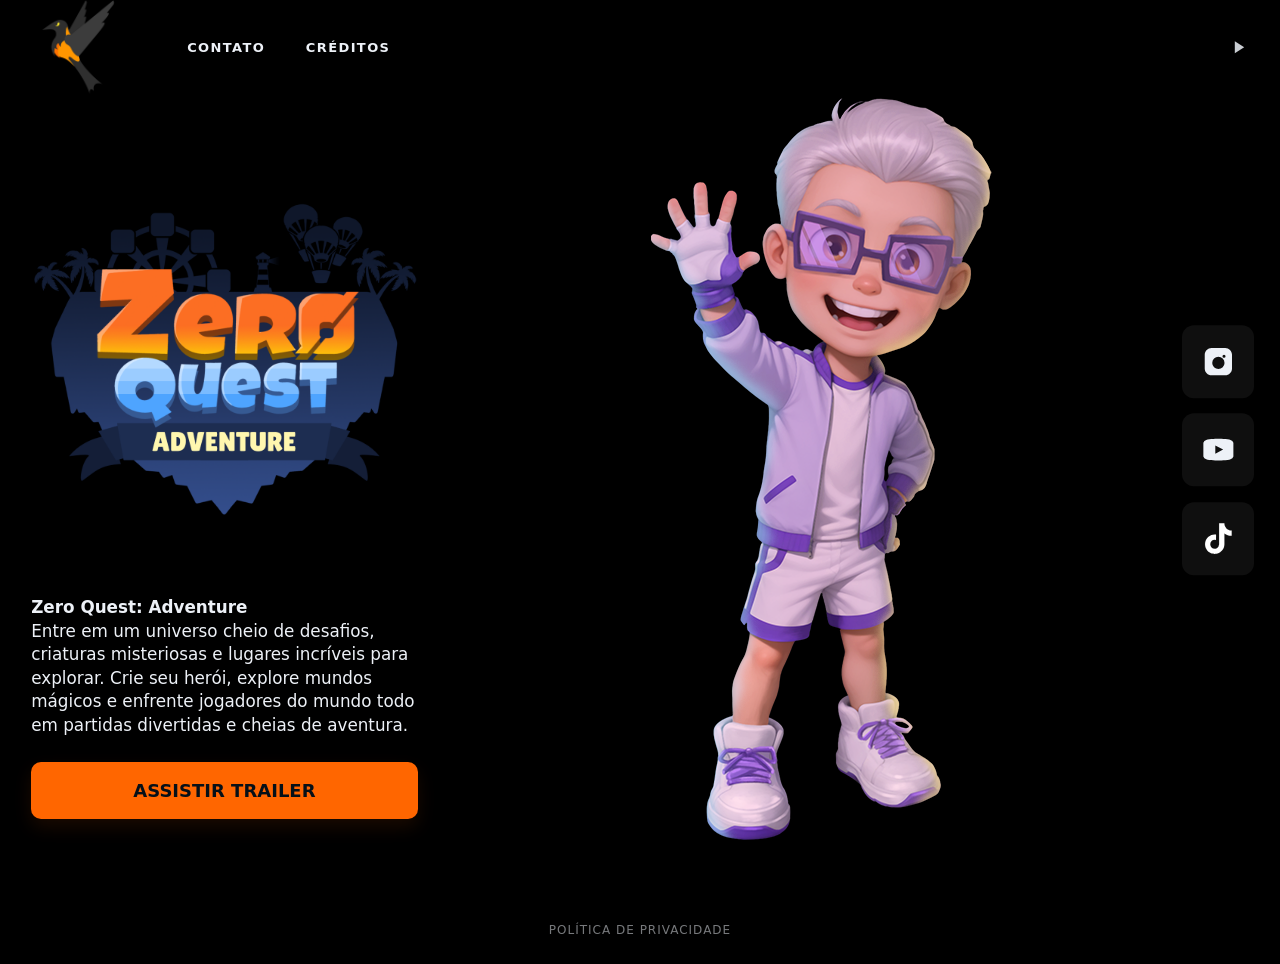
==== index.html @ c453e5a9 "Add files via upload privacy-terms" ====
<!DOCTYPE html>
<html lang="pt-BR">
<head>
  <meta charset="utf-8" />
  <title>Concriz Games — Zero Quest Adventure</title>
  <meta name="viewport" content="width=device-width, initial-scale=1" />
  <link rel="icon" type="image/x-icon" href="./assets/faviconcz.ico">

  <!-- main stylesheet (imports modular CSS files) -->
  <link rel="stylesheet" href="./styles/global.css">

  <!-- Google Fonts -->
  <link href="https://fonts.googleapis.com/css2?family=Lilita+One&display=swap" rel="stylesheet">
  <link href="https://unpkg.com/aos@2.3.1/dist/aos.css" rel="stylesheet">
</head>
<body>
  <div id="background" aria-hidden="true">
    <video loop autoplay muted playsinline>
      <source src="./assets/VideobackgroundsiteComp.mp4" type="video/mp4">
    </video>
  </div>

  <div id="app" class="site">
    <header class="site-header">
      <div class="header-inner container">
        
        <img src="./assets/logo-cap.png" alt="Logo Concriz Games" class="logo">
        
        <button class="menu-toggle" aria-label="Abrir menu" aria-expanded="false">☰</button>

        <nav class="navigation" role="navigation" aria-label="Menu principal">
          <ul>
            <li><a href="#contact" id="contact-link" class="navigation__link">Contato</a></li>
            <li><a href="#creditos" id="credits-link" class="navigation__link">Créditos</a></li>
          </ul>
        </nav>

        <div class="navigation__social" aria-hidden="true">
          <svg viewBox="0 0 24 24" class="header-icon" aria-hidden="true"><path fill="#EDF1F7" d="M8 5v14l11-7z"/></svg>
        </div>
      </div>
    </header>

    <main class="container main" role="main">
      <div class="main__info" data-aos="fade-up" data-aos-duration="800">
        <img class="hero-icon" src="./assets/ZeroQuest-Icone Redes sociais 800x800 Sfundo.png" alt="Zero Quest Icon">

        <p>
          <strong>Zero Quest: Adventure</strong><br>
          Entre em um universo cheio de desafios, criaturas misteriosas e lugares incríveis para explorar.
          Crie seu herói, explore mundos mágicos e enfrente jogadores do mundo todo em partidas divertidas e cheias de aventura.
        </p>

        <div class="cta-group" data-aos="fade-up" data-aos-delay="300">
          <a class="cta cta-primary" href="#trailer" id="trailer-link" data-video-id="husUMNDSxCU">Assistir Trailer</a>
        </div>
      </div>

      <img class="main__character" src="./assets/ImageSite_Zero_Girl.png" alt="Personagens Zero Quest" data-aos="fade-up" data-aos-delay="500" data-aos-easing="ease-in-out">
    </main>

    <!-- fixed social area -->
    <aside class="social-area" aria-label="Redes sociais">
      <a class="social-btn instagram" href="https://www.instagram.com/zeroquestadventure?utm_source=qr&igsh=MTNpOWFzamR0a3Z6MQ==/" target="_blank" rel="noopener noreferrer" aria-label="Instagram">
        <svg viewBox="0 0 24 24" aria-hidden="true"><path fill="currentColor" d="M7 2C4.243 2 2 4.243 2 7v10c0 2.757 2.243 5 5 5h10c2.757 0 5-2.243 5-5V7c0-2.757-2.243-5-5-5H7zm5 6.5A4.5 4.5 0 1 1 7.5 13 4.505 4.505 0 0 1 12 8.5zm5.25-.375a1.125 1.125 0 1 1-1.125-1.125A1.125 1.125 0 0 1 17.25 8.125z"/></svg>
      </a>

      <a class="social-btn youtube" href="https://www.youtube.com/@ZeroQuestAdventure" target="_blank" rel="noopener noreferrer" aria-label="YouTube">
        <svg viewBox="0 0 24 24" aria-hidden="true"><path fill="currentColor" d="M23 7a3 3 0 0 0-2.114-2.114C18.92 4 12 4 12 4s-6.92 0-8.886.886A3 3 0 0 0 .999 7v10a3 3 0 0 0 2.115 2.114C5.08 20 12 20 12 20s6.92 0 8.886-.886A3 3 0 0 0 23 17V7zM9.75 15V9l5.75 3-5.75 3z"/></svg>
      </a>

      <a class="social-btn tiktok" href="https://www.tiktok.com/@zero.quest.advent?_r=1&_t=ZS-91Amv0y3CrQ/" target="_blank" rel="noopener noreferrer" aria-label="TikTok">
        <svg fill="#ffffff" width="800px" height="800px" viewBox="0 0 512 512" id="icons" xmlns="http://www.w3.org/2000/svg" stroke="#ffffff">
        <g id="SVGRepo_bgCarrier" stroke-width="0"/>
        <g id="SVGRepo_tracerCarrier" stroke-linecap="round" stroke-linejoin="round"/>
        <g id="SVGRepo_iconCarrier">
        <path d="M412.19,118.66a109.27,109.27,0,0,1-9.45-5.5,132.87,132.87,0,0,1-24.27-20.62c-18.1-20.71-24.86-41.72-27.35-56.43h.1C349.14,23.9,350,16,350.13,16H267.69V334.78c0,4.28,0,8.51-.18,12.69,0,.52-.05,1-.08,1.56,0,.23,0,.47-.05.71,0,.06,0,.12,0,.18a70,70,0,0,1-35.22,55.56,68.8,68.8,0,0,1-34.11,9c-38.41,0-69.54-31.32-69.54-70s31.13-70,69.54-70a68.9,68.9,0,0,1,21.41,3.39l.1-83.94a153.14,153.14,0,0,0-118,34.52,161.79,161.79,0,0,0-35.3,43.53c-3.48,6-16.61,30.11-18.2,69.24-1,22.21,5.67,45.22,8.85,54.73v.2c2,5.6,9.75,24.71,22.38,40.82A167.53,167.53,0,0,0,115,470.66v-.2l.2.2C155.11,497.78,199.36,496,199.36,496c7.66-.31,33.32,0,62.46-13.81,32.32-15.31,50.72-38.12,50.72-38.12a158.46,158.46,0,0,0,27.64-45.93c7.46-19.61,9.95-43.13,9.95-52.53V176.49c1,.6,14.32,9.41,14.32,9.41s19.19,12.3,49.13,20.31c21.48,5.7,50.42,6.9,50.42,6.9V131.27C453.86,132.37,433.27,129.17,412.19,118.66Z"/>
        </g>
        </svg>
      </a>
    </aside>

    <!-- Rodapé de Termos de Uso usando Modal -->
    <footer class="footer-terms">
      <a href="#termos" id="terms-link" class="terms-link">Política de Privacidade</a>
    </footer>

  </div>

  <!-- ---------- Modals ---------- -->

  <!-- Credits Modal -->
  <div class="modal" id="creditsModal" aria-hidden="true" role="dialog" aria-modal="true" aria-labelledby="creditsTitle">
    <div class="modal-overlay" data-close-modal></div>
    <aside class="modal-panel">
      <header class="modal-header">
        <h2 id="creditsTitle">Créditos</h2>
        <button class="modal-close" data-close-modal aria-label="Fechar créditos">✕</button>
      </header>
      <div class="modal-body" tabindex="0">
        <section>
          <h3>Músicas</h3>
          <ul>
            <li><strong>"Lively Meadow Victory"</strong> — Compositor: Matthew Pablo — Licença: CC BY 3.0</li>
            <li><strong>"Mystic Forest"</strong> — Compositor: João Pereira — Licença: Royalty-Free</li>
            <li><strong>"Battle Theme"</strong> — Compositor: StudioZero — Licença: CC BY-NC</li>
          </ul>
        </section>
        <section>
          <h3>Sons e Efeitos</h3>
          <ul>
            <li>Footstep SFX — Autor: Max Peres — Licença: Attribution</li>
            <li>Magic Pop — Autor: Vitor EVPS — Licença: Royalty-Free</li>
            <li>UI Click — Autor: Vitor EVPS — Licença: CC0</li>
          </ul>
        </section>
        <section>
          <h3>Imagens e Arte</h3>
          <ul>
            <li>Personagens – Artista: Max Peres — Uso autorizado</li>
            <li>Backgrounds – Artista: Max Peres — Licença: Proprietária</li>
            <li>Ícones e UI – Designer: Vitor EVPS — Licença: Proprietária</li>
          </ul>
        </section>
      </div>
    </aside>
  </div>

  <!-- Contact Modal -->
  <div class="modal" id="contactModal" aria-hidden="true" role="dialog" aria-modal="true" aria-labelledby="contactTitle">
    <div class="modal-overlay" data-close-modal></div>
    <aside class="modal-panel">
      <header class="modal-header">
        <h2 id="contactTitle">Contato</h2>
        <button class="modal-close" data-close-modal aria-label="Fechar contato">✕</button>
      </header>
      <div class="modal-body">
        <form action="https://api.staticforms.dev/submit" method="POST" id="contactForm">
          <input type="hidden" name="apiKey" value="sf_dg09jlk7njjgg2793c40ffl8">
          <label>Nome<input type="text" name="name" placeholder="Seu nome" required></label>
          <label>Email<input type="email" name="email" placeholder="seu@email.com" required></label>
          <label>Mensagem<textarea name="message" rows="5" placeholder="Escreva sua mensagem..." required></textarea></label>
          <div class="modal-actions">
            <button type="submit" class="cta cta-primary">Enviar</button>
            <button type="button" class="cta cta-secondary" data-close-modal>Cancelar</button>
          </div>
        </form>
      </div>
    </aside>
  </div>

  <!-- Trailer Modal -->
  <div class="modal" id="trailerModal" aria-hidden="true" role="dialog" aria-modal="true" aria-labelledby="trailerTitle">
    <div class="modal-overlay" data-close-modal></div>
    <aside class="modal-panel modal-panel--wide">
      <header class="modal-header">
        <h2 id="trailerTitle">Trailer</h2>
        <button class="modal-close" data-close-modal aria-label="Fechar trailer">✕</button>
      </header>
      <div class="modal-body">
        <div class="trailer-wrapper" id="trailerWrapper">
          <div class="trailer-placeholder" id="trailerPlaceholder">
            <p>O trailer será adicionado em breve. Quando disponível, o vídeo será carregado aqui.</p>
          </div>
          <div class="trailer-player" style="display:none;">
            <iframe id="trailerIframe" width="100%" height="400" frameborder="0" allow="accelerometer; autoplay; encrypted-media; gyroscope; picture-in-picture" allowfullscreen src=""></iframe>
          </div>
        </div>
      </div>
    </aside>
  </div>

  <!-- Política de Privacidade Modal -->
  <div class="modal" id="termsModal" aria-hidden="true" role="dialog" aria-modal="true" aria-labelledby="termsTitle">
    <div class="modal-overlay" data-close-modal></div>
    <aside class="modal-panel">
      <header class="modal-header">
        <h1 id="termsTitle">Política de Privacidade - Zero Quest: Adventure
        <button class="modal-close" data-close-modal aria-label="Fechar termos">✕</button>
      </header>
      <div class="modal-body" tabindex="0">
        <section>
          <br>
          <p><i>Última atualização: 01/04/2026</i></p>
          <p><i>Bem-vindo(a) ao</i> Zero Quest: Adventure!</p>
          <p>A Concriz Games ("nós", "nosso"), operadora do jogo mobile Zero Quest: Adventure, valoriza e respeita a sua privacidade. Esta Política de Privacidade explica como lidamos com as informações quando você utiliza nosso jogo e serviços relacionados.</p>
        </section>
        <section>
          <h3>1. Coleta de Informações</h3>
          <p><i>Nesta fase de lançamento inicial (Beta / Pré-registro), o Zero Quest: Adventure não coleta, não armazena e não solicita informações pessoais identificáveis (como nome, endereço ou número de telefone) para o funcionamento básico do jogo.</i></p>
          <ul>
            <li><b>Dados Técnicos:</b> Podemos coletar dados técnicos anônimos e automáticos, como modelo do dispositivo, versão do sistema operacional e relatórios de erros (crash logs), apenas para fins de otimização e estabilidade técnica do sistema.</li>
          </ul>
        </section>
        <section>
          <h3>2. Serviços de Terceiros e Publicidade:</h3>
          <p><i>Nosso jogo utiliza os Serviços do Google Play para garantir a funcionalidade técnica no Android. </i></p>
          <ul>
            <li><b> Anúncios:</b> O jogo exibe anúncios através de redes parceiras (como Google AdMob). Estas redes podem utilizar identificadores anônimos do seu dispositivo para fins de limitação de frequência e combate a fraudes.</li>
            <li><b>Privacidade de Menores:</b>PSeguindo as diretrizes da LGPD e COPPA, limitamos a coleta de dados e não exibimos anúncios personalizados (baseados em comportamento) para usuários que não atingiram a maioridade legal em sua jurisdição.</li>
          
          </ul>
        </section>
        <section>
          <h3>3. Compras e Transações Digitais:</h3>
          <p><i>Todas as transações financeiras realizadas dentro do jogo (como a compra de moedas virtuais ou itens) são processadas exclusivamente pelo sistema de cobrança oficial da Google Play Store. A Concriz Games não tem acesso, não coleta e não armazena os dados do seu cartão de crédito ou informações bancárias.</i></p>
          </ul>
        </section>
        <section>
          <h3>4. Proteção de Dados de Menores:</h3>
          <p><i>O Zero Quest: Adventure é direcionado ao público jovem e adulto (maiores de 13 anos). Não coletamos intencionalmente dados pessoais de crianças abaixo desta faixa etária. Caso tomemos conhecimento de que dados de um menor de 13 anos foram coletados sem o devido consentimento parental, tomaremos medidas imediatas para a exclusão permanente de tais informações.</i></p>
        </section>
        <section>
          <h3>5. Seus Direitos (LGPD):</h3>
          <p><i>Em conformidade com a Lei Geral de Proteção de Dados (LGPD), você possui os seguintes direitos:</i></p>
          <ul>
            <li> Confirmar a existência de tratamento de dados;</li>
            <li>Solicitar o acesso, correção ou exclusão de seus dados;</li>
            <li>Revogar o consentimento de uso a qualquer momento.</li>
          </ul>
          <p>Para exercer qualquer um destes direitos ou tirar dúvidas sobre privacidade, entre em contato através do e-mail oficial: zeroquestadventure@gmail.com.</p>
        </section>
        <section>
          <h3>6. Alterações nesta Política:</h3>
          <p><i>Reservamo-nos o direito de atualizar esta Política de Privacidade periodicamente para refletir mudanças em nossos serviços ou nas legislações vigentes. Recomendamos que o usuário revise esta página regularmente para manter-se informado.</i></p>
          <ul>
            <p>Concriz Games</p>
            <p>E-mail: zeroquestadventure@gmail.com</p>
          
          </ul>
        </section>
        <br>
       <!-- Terms of Use Modal -->
        <section>
          <h1>Termos de Uso</h1>
          <br>
          <p><i>Bem-vindo(a) ao</i> Zero Quest: Adventure!</p>
          <p>Estes Termos de Uso ("Termos") regulamentam o seu acesso e uso do jogo mobile Zero Quest: Adventure, desenvolvido e operado por Concriz Games ("nós", "nosso"). Ao baixar, instalar ou jogar o Zero Quest: Adventure, você concorda em cumprir estes Termos. Se você não concorda com eles, por favor, não jogue o jogo.</p>
        </section>
        <section>
          <h3>1. Requisitos de Idade</h3>
          <p>O Zero Quest: Adventure é voltado para o público jovem. Se você tem menos de 18 anos (ou a maioridade legal em seu país), você declara que seus pais ou responsáveis legais leram e concordaram com estes Termos de Uso em seu nome. Nós nos reservamos o direito de solicitar a comprovação do consentimento dos pais a qualquer momento.</p>
        </section>
        <section>
          <h3>2. Contas de Usuário</h3>
          <p><i>Para aproveitar os recursos multiplayer do jogo, pode ser necessário criar uma conta.</i>
</p>
          <ul>
            <li><b>Segurança:</b> Você é responsável por manter a confidencialidade das suas credenciais de login. Qualquer atividade realizada através da sua conta é de sua responsabilidade.</li>
            <li><b>Proibição de Venda:</b>Proibição de Venda: Você não pode vender, doar, alugar ou transferir sua conta para terceiros.</li>
          
          </ul>
        </section>
        <section>
          <h3>3. Regras de Conduta e Multiplayer</h3>
          <p><i>O Zero Quest: Adventure é uma aventura colaborativa e competitiva. Para manter uma comunidade segura e divertida para todos, você concorda expressamente em <b>NÃO:</b>
</i>
</p>
          <ul>
            <li>Usar linguagem ofensiva, discurso de ódio, ameaças, assédio ou qualquer forma de bullying contra outros jogadores.</li>
            <li>Utilizar cheats, hacks, mods, bots ou qualquer software de terceiros para obter vantagens injustas no jogo.</li>
            <li>Explorar bugs ou falhas (glitches) do jogo para benefício próprio.</li>
            <li>Tentar obter senhas, dados pessoais ou informações de outros jogadores.</li>
            <li>Fazer-se passar por desenvolvedores, moderadores ou funcionários do Zero Quest: Adventure.</li>
          
          </ul>
        </section>
        <section>
          <h3>4. Itens Virtuais e Compras no Aplicativo</h3>
          <p><i>O jogo pode oferecer a compra de moedas virtuais, skins, equipamentos ou outros itens digitais ("Itens Virtuais") usando dinheiro real.</i>O jogo pode oferecer a compra de moedas virtuais, skins, equipamentos ou outros itens digitais ("Itens Virtuais") usando dinheiro real.</p>
           <ul>
            <li><b>Sem Valor Real:</b> Os Itens Virtuais não têm valor monetário no mundo real e não podem ser trocados por dinheiro real.</li>
            <li><b>Reembolsos:</b> Todas as compras de Itens Virtuais são finais e não reembolsáveis, exceto quando exigido por lei ou pelas políticas da Google Play Store.</li>
            <li><b>Menores de Idade:</b> Se você é menor de idade, deve ter a permissão de quem paga a fatura (cartão de crédito/Google Play) antes de realizar qualquer compra.</li>
          
          </ul>
        </section>
        <section>
          <h3>5. Propriedade Intelectual</h3>
          <p>Todos os direitos, títulos e interesses do Zero Quest: Adventure, incluindo (mas não se limitando a) gráficos, interface, personagens, histórias, trilha sonora e código-fonte, são de propriedade exclusiva de Concriz Games. Você recebe uma licença limitada, não exclusiva e não transferível apenas para jogar o jogo para fins de entretenimento pessoal. É proibido copiar, modificar ou distribuir qualquer parte do jogo sem nossa autorização prévia.</p>
          <section>
          <h3>6. Atualizações e Modificações</h3>
          <p>Nós nos esforçamos para melhorar o Zero Quest: Adventure constantemente. Podemos atualizar, modificar, adicionar ou remover conteúdos, recursos e servidores do jogo a qualquer momento, sem aviso prévio. Também podemos alterar estes Termos de Uso. O uso contínuo do jogo após as alterações significa que você aceita os novos Termos.</p>
        </section>
        <section>
          <h3>7. Limitação de Responsabilidade</h3>
          <p>O jogo é fornecido "no estado em que se encontra" ("as is"). Não garantimos que o jogo funcionará ininterruptamente, sem atrasos (lag) ou sem erros. Na medida máxima permitida por lei, não nos responsabilizamos por perdas de dados, progresso no jogo, perda de Itens Virtuais ou qualquer dano indireto resultante do uso do jogo.</p>
        </section>
        <section>
          <h3>8. Privacidade</h3>
          <p>A proteção dos seus dados é muito importante para nós. As informações sobre como coletamos, usamos e protegemos os seus dados (incluindo regras específicas para menores de idade) estão descritas na nossa Política de Privacidade. Ao aceitar estes Termos, você também concorda com a nossa Política de Privacidade.</p>
        </section>
        <section>
          <h3>9. Contato</h3>
          <p><i>Se você tiver dúvidas sobre estes Termos de Uso, encontrar bugs ou precisar reportar o comportamento de um jogador, entre em contato conosco:</p>
           <ul>
            <li><b>E-mail:</b>E-mail: zeroquestadventure@gmail.com</li>
            <li><b>Discord:</b> https://discord.gg/aENCc8X2qg</li>
          
          
          </ul>
        </section>
        <section>
          <h3>10. Publicidade e Anúncios (Ads)
</h3>
          <p><i>Para que possamos manter o Zero Quest: Adventure gratuito para jogar e cobrir os custos de desenvolvimento e manutenção dos servidores multiplayer, o jogo exibe anúncios publicitários (ads). Ao jogar, você concorda com o seguinte:</i></p>
           <ul>
            <li><b>Redes de Terceiros:</b> Os anúncios são fornecidos por empresas parceiras (redes de publicidade). Nós configuramos essas redes para exibir apenas propagandas adequadas ao nosso público jovem, porém não temos controle total sobre cada vídeo ou imagem exibida.</li>
            <li><b>Anúncios com Recompensa:</b> O jogo pode oferecer a opção voluntária de assistir a um anúncio em vídeo em troca de uma recompensa dentro do jogo (como itens ou moedas virtuais). O fechamento do vídeo antes do tempo estipulado pode resultar na perda da recompensa.</li>
            <li><b>Privacidade e Anúncios Personalizados:</b> As redes de publicidade podem utilizar identificadores do seu dispositivo para mostrar anúncios relevantes. No entanto, para jogadores que não atingiram a maioridade legal, nós (e nossos parceiros) limitamos a coleta de dados e desativamos anúncios baseados em comportamento (anúncios personalizados), respeitando leis como a LGPD e COPPA. Para mais detalhes, consulte nossa Política de Privacidade.</li>
          
          
          </ul>
          <br>
          <p>Concriz Games</p>
            <p>E-mail: zeroquestadventure@gmail.com</p>
          
        </section>
        </section>
      </div>
    </aside>
  </div>

  <!-- scripts -->
  <script src="https://unpkg.com/aos@2.3.1/dist/aos.js"></script>
  <script>
    AOS.init();
  </script>

  <script>
    // Menu toggle
    (function () {
      const toggle = document.querySelector('.menu-toggle');
      const nav = document.querySelector('.navigation');
      if (!toggle || !nav) return;

      toggle.addEventListener('click', () => {
        const isOpen = nav.classList.toggle('active');
        toggle.classList.toggle('active');
        toggle.setAttribute('aria-expanded', String(isOpen));
      });

      // Close nav when clicking a link (mobile UX)
      nav.querySelectorAll('.navigation__link').forEach(link => {
        link.addEventListener('click', () => {
          nav.classList.remove('active');
          toggle.classList.remove('active');
          toggle.setAttribute('aria-expanded', 'false');
        });
      });
    })();
  </script>

  <!-- HASH-based modal manager -->
  <script>
  (function () {
    const HASH_MAP = {
      '#creditos': { modalId: 'creditsModal', openerId: 'credits-link' },
      '#contact':  { modalId: 'contactModal',  openerId: 'contact-link' },
      '#trailer':  { modalId: 'trailerModal',  openerId: 'trailer-link' },
      '#termos':   { modalId: 'termsModal',    openerId: 'terms-link' } // Termos adicionado ao mapa
    };

    function $(id) { return document.getElementById(id); }

    function extractYouTubeID(input) {
      if (!input) return '';
      if (!/[\/\?&=]/.test(input)) return input.trim();
      try {
        const u = input.trim();
        const byShort = u.match(/youtu\.be\/([A-Za-z0-9_-]{6,})/);
        if (byShort && byShort[1]) return byShort[1];
        const vParam = u.match(/[?&]v=([A-Za-z0-9_-]{6,})/);
        if (vParam && vParam[1]) return vParam[1];
        const embed = u.match(/\/embed\/([A-Za-z0-9_-]{6,})/);
        if (embed && embed[1]) return embed[1];
        return '';
      } catch (e) {
        return '';
      }
    }

    function closeAllModalsUI() {
      Object.values(HASH_MAP).forEach(cfg => {
        const m = $(cfg.modalId);
        if (m) {
          m.classList.remove('open');
          m.setAttribute('aria-hidden', 'true');
        }
      });
      document.body.classList.remove('modal-open');
      
      const trailer = $('trailerModal');
      if (trailer) {
        const iframe = trailer.querySelector('#trailerIframe');
        if (iframe) iframe.src = '';
        const player = trailer.querySelector('.trailer-player');
        const placeholder = trailer.querySelector('.trailer-placeholder');
        if (player) player.style.display = 'none';
        if (placeholder) placeholder.style.display = 'block';
      }
    }

    function openModalUI(modal) {
      if (!modal) return;
      closeAllModalsUI();
      modal.classList.add('open');
      modal.setAttribute('aria-hidden', 'false');
      document.body.classList.add('modal-open');
      const first = modal.querySelector('button, [tabindex], input, textarea, a');
      if (first) first.focus();
    }

    function handleHashChange() {
      const h = (location.hash || '').toLowerCase();
      if (!h || !HASH_MAP[h]) {
        closeAllModalsUI();
        return;
      }

      const cfg = HASH_MAP[h];
      const modal = $(cfg.modalId);
      if (!modal) return;

      if (h === '#trailer') {
        const opener = $(cfg.openerId);
        const raw = opener ? opener.getAttribute('data-video-id') : 'husUMNDSxCU'; 
        const vid = extractYouTubeID(raw);
        const iframe = modal.querySelector('#trailerIframe');
        const player = modal.querySelector('.trailer-player');
        const placeholder = modal.querySelector('.trailer-placeholder');
        
        if (vid && iframe) {
          iframe.src = `https://www.youtube.com/embed/${vid}?autoplay=1`;
          if (player) player.style.display = 'block';
          if (placeholder) placeholder.style.display = 'none';
        } else {
          if (player) player.style.display = 'none';
          if (placeholder) placeholder.style.display = 'block';
        }
      }

      openModalUI(modal);
    }

    Object.keys(HASH_MAP).forEach(hash => {
      const openerId = HASH_MAP[hash].openerId;
      const opener = document.getElementById(openerId);
      if (!opener) return;
      opener.addEventListener('click', function (ev) {
        ev.preventDefault();
        window.__openedModalByClick = true;
        location.hash = hash;
      });
    });

    document.addEventListener('click', function (e) {
      const closeEl = e.target.closest('[data-close-modal], .modal-close');
      if (closeEl) {
        const modal = e.target.closest('.modal');
        if (!modal) return;
        const currentHash = (location.hash || '').toLowerCase();
        if (currentHash && HASH_MAP[currentHash] && HASH_MAP[currentHash].modalId === modal.id) {
          history.back();
        } else {
          history.replaceState(null, document.title, location.pathname + location.search);
          closeAllModalsUI();
        }
      }

      if (e.target.classList && e.target.classList.contains('modal-overlay')) {
        const modal = e.target.closest('.modal');
        if (!modal) return;
        const currentHash = (location.hash || '').toLowerCase();
        if (currentHash && HASH_MAP[currentHash] && HASH_MAP[currentHash].modalId === modal.id) {
          history.back();
        } else {
          history.replaceState(null, document.title, location.pathname + location.search);
          closeAllModalsUI();
        }
      }
    }, false);

    window.addEventListener('keydown', function (ev) {
      if (ev.key === 'Escape') {
        const currentHash = (location.hash || '').toLowerCase();
        if (currentHash && HASH_MAP[currentHash]) {
          history.back();
        }
      }
    });

    window.addEventListener('load', function () {
      if (location.hash) handleHashChange();
    });

    window.addEventListener('hashchange', handleHashChange, false);

    window.openModalByHash = function(name){
      if (name === 'credits') location.hash = '#creditos';
      if (name === 'contact') location.hash = '#contact';
      if (name === 'trailer') location.hash = '#trailer';
      if (name === 'termos')  location.hash = '#termos';
    };
    window.clearModalHash = function(){
      history.replaceState(null, document.title, location.pathname + location.search);
      closeAllModalsUI();
    };
  })();
  </script>
</body>
</html>
---- styles/global.css ----
/* styles/global.css - importa módulos e define variáveis de escala seguras */
@import url('./background.css');
@import url('./header.css');
@import url('./main.css');
@import url('./social.css');
@import url('./modal.css');

/* Cores (originais) e escala segura por variáveis */
:root {
  --text: #EDF1F7;
  --orange: #ff6600;
  --blue: #0089fd;

  --scale: 1; /* padrão */
  --logo-size-base: 72px;
  --gap-base: 24px;
  --hero-icon-base: 320px;
  --hero-char-base: 700px;
  --cta-font-base: 16px;
  --cta-pad-vert-base: 12px;
  --cta-pad-horz-base: 16px;
  --social-size-base: 56px;
  --container-padding-base: 24px;
  --max-width: 1440px;

  --logo-size: calc(var(--logo-size-base) * var(--scale));
  --gap: calc(var(--gap-base) * var(--scale));
  --hero-icon-max: calc(var(--hero-icon-base) * var(--scale));
  --hero-char-max: calc(var(--hero-char-base) * var(--scale));
  --cta-font: calc(var(--cta-font-base) * var(--scale));
  --cta-padding-vertical: calc(var(--cta-pad-vert-base) * var(--scale));
  --cta-padding-horizontal: calc(var(--cta-pad-horz-base) * var(--scale));
  --social-size: calc(var(--social-size-base) * var(--scale));
  --container-padding: calc(var(--container-padding-base) * var(--scale));
}

/* Aumenta escala em telas largas */
@media (min-width: 1200px) {
  :root { --scale: 1.3; }
}

/* reset e base */
* { box-sizing: border-box; margin: 0; padding: 0; }
html { font-family: "Mukta", system-ui, -apple-system, sans-serif; font-size: 16px; }
body {
  background: #000;
  color: var(--text);
  -webkit-font-smoothing: antialiased;
  -moz-osx-font-smoothing: grayscale;
  line-height: 1.4;
}
#app { overflow: hidden; }

/* container util */
.container {
  width: 100%;
  max-width: var(--max-width);
  margin: 0 auto;
  padding: 0 var(--container-padding);
}

/* wrapper */
.site { 
  min-height: 100vh; 
  display: flex; 
  flex-direction: column; 
  align-items: center; 
}

/* accessibility */
a:focus, button:focus { outline: 3px solid rgba(255,255,255,0.08); outline-offset: 3px; border-radius: 6px; }
a, a:visited { font-style: normal; }

/* scroll lock when modal open */
body.modal-open { overflow: hidden; }

/* TERMOS DE USO */
.footer-terms {
  width: 100%;
  padding: 24px var(--container-padding);
  text-align: center;
  margin-top: auto; 
  position: relative;
  z-index: 10;
}
.terms-link {
  color: var(--text);
  font-size: clamp(12px, 0.9vw, 14px);
  text-decoration: none;
  opacity: 0.5;
  text-transform: uppercase;
  letter-spacing: 1px;
  transition: opacity 0.3s ease, color 0.3s ease;
  cursor: pointer;
}
.terms-link:hover {
  opacity: 1;
  color: var(--orange);
  text-decoration: underline;
  text-underline-offset: 4px;
}

@media (max-width: 768px) {
  .footer-terms { padding-bottom: 80px; } 
}

/* reduced motion global */
@media (prefers-reduced-motion: reduce) {
  * { animation: none !important; transition: none !important; }
}
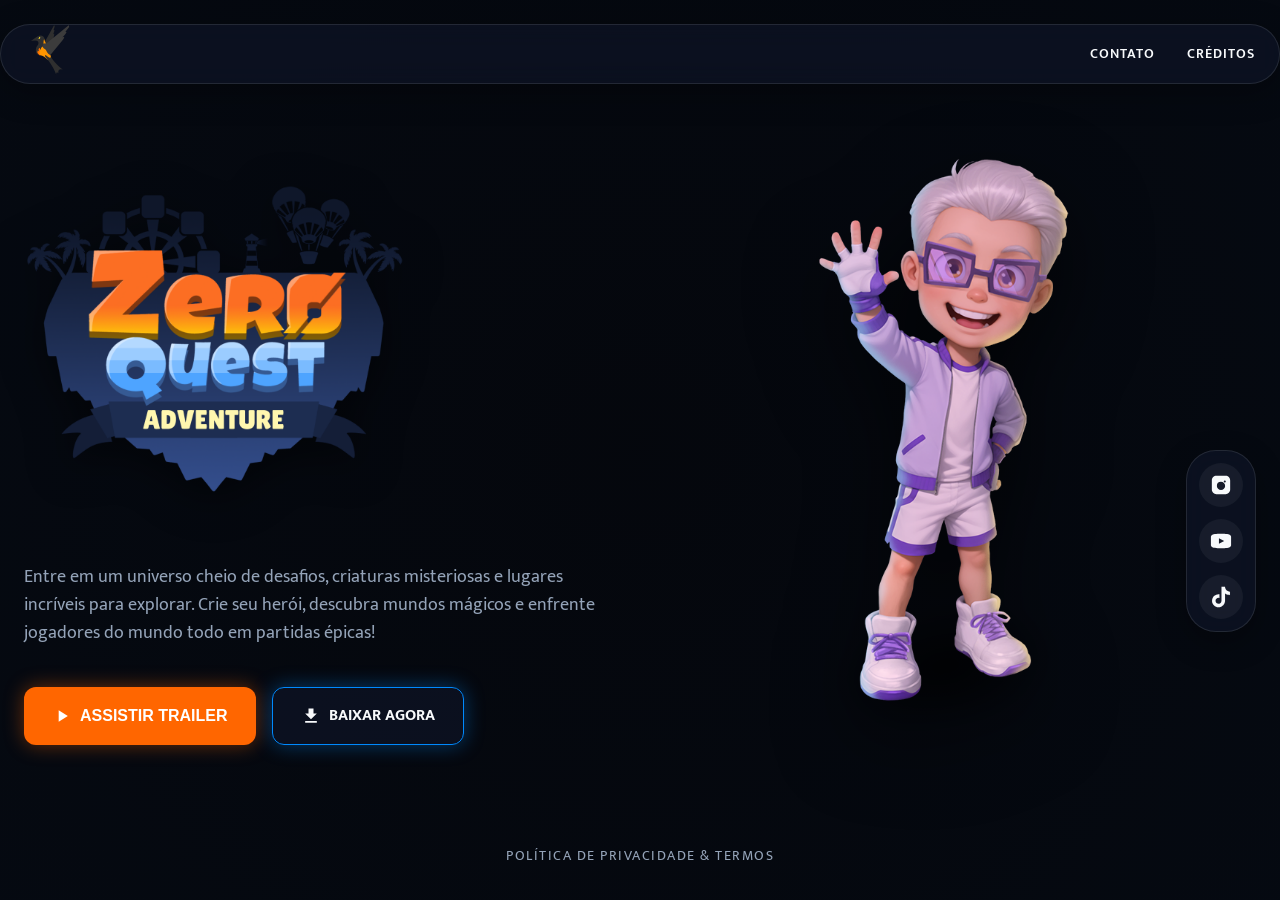
==== commit ddbe5fda: "Add files via upload Atualização da primeira versão da beta." ====
--- a/index.html
+++ b/index.html
@@ -6,507 +6,273 @@
   <meta name="viewport" content="width=device-width, initial-scale=1" />
   <link rel="icon" type="image/x-icon" href="./assets/faviconcz.ico">
 
-  <!-- main stylesheet (imports modular CSS files) -->
+  <!-- Estilos -->
   <link rel="stylesheet" href="./styles/global.css">
-
-  <!-- Google Fonts -->
-  <link href="https://fonts.googleapis.com/css2?family=Lilita+One&display=swap" rel="stylesheet">
+  
+  <!-- Fontes e Animações -->
+  <link rel="preconnect" href="https://fonts.googleapis.com">
+  <link rel="preconnect" href="https://fonts.gstatic.com" crossorigin>
+  <link href="https://fonts.googleapis.com/css2?family=Mukta:wght@400;600;700&display=swap" rel="stylesheet">
   <link href="https://unpkg.com/aos@2.3.1/dist/aos.css" rel="stylesheet">
 </head>
 <body>
+  
+  <!-- Vídeo de Fundo -->
   <div id="background" aria-hidden="true">
     <video loop autoplay muted playsinline>
       <source src="./assets/VideobackgroundsiteComp.mp4" type="video/mp4">
     </video>
+    <div class="bg-overlay"></div>
   </div>
 
   <div id="app" class="site">
-    <header class="site-header">
+    
+    <!-- Cabeçalho Glassmorphism -->
+    <header class="site-header" data-aos="fade-down" data-aos-duration="800">
       <div class="header-inner container">
+        <a href="#" class="brand">
+          <img src="./assets/logo-cap.png" alt="Logo Concriz Games" class="logo">
+        </a>
         
-        <img src="./assets/logo-cap.png" alt="Logo Concriz Games" class="logo">
-        
-        <button class="menu-toggle" aria-label="Abrir menu" aria-expanded="false">☰</button>
-
-        <nav class="navigation" role="navigation" aria-label="Menu principal">
-          <ul>
-            <li><a href="#contact" id="contact-link" class="navigation__link">Contato</a></li>
-            <li><a href="#creditos" id="credits-link" class="navigation__link">Créditos</a></li>
+        <button class="menu-toggle" aria-label="Abrir menu">
+          <svg viewBox="0 0 24 24" width="28" height="28"><path fill="currentColor" d="M3 18h18v-2H3v2zm0-5h18v-2H3v2zm0-7v2h18V6H3z"/></svg>
+        </button>
+
+        <nav class="navigation">
+          <ul>
+            <li><a href="#contact" data-modal-target="contactModal" class="navigation__link">Contato</a></li>
+            <li><a href="#creditos" data-modal-target="creditsModal" class="navigation__link">Créditos</a></li>
           </ul>
         </nav>
-
-        <div class="navigation__social" aria-hidden="true">
-          <svg viewBox="0 0 24 24" class="header-icon" aria-hidden="true"><path fill="#EDF1F7" d="M8 5v14l11-7z"/></svg>
+      </div>
+    </header>
+
+    <!-- Conteúdo Principal -->
+    <main class="container main" role="main">
+      <div class="main__info" data-aos="fade-right" data-aos-duration="1000">
+        <img class="hero-icon" src="./assets/ZeroQuest-Icone Redes sociais 800x800 Sfundo.png" alt="Zero Quest Icon">
+
+        <p class="hero-description">
+          Entre em um universo cheio de desafios, criaturas misteriosas e lugares incríveis para explorar. Crie seu herói, descubra mundos mágicos e enfrente jogadores do mundo todo em partidas épicas!
+        </p>
+
+        <div class="cta-group">
+          <!-- BASTA COLOCAR O LINK DO YOUTUBE AQUI -->
+          <button class="cta cta-primary" data-modal-target="trailerModal" data-youtube-link="https://youtu.be/ABz5_HRZNXw?si=dFU3QpIGxFpeKB2L">
+            <svg viewBox="0 0 24 24" class="icon-play"><path fill="currentColor" d="M8 5v14l11-7z"/></svg>
+            Assistir Trailer
+          </button>
+          
+          <!-- BASTA COLOCAR O LINK DA PLAY STORE AQUI -->
+          <a class="cta cta-secondary" href="COLE_O_LINK_DA_PLAY_STORE_AQUI" target="_blank" rel="noopener noreferrer">
+            <svg viewBox="0 0 24 24" class="icon-download"><path fill="currentColor" d="M5 20h14v-2H5v2zM19 9h-4V3H9v6H5l7 7 7-7z"/></svg>
+            Baixar Agora
+          </a>
         </div>
       </div>
-    </header>
-
-    <main class="container main" role="main">
-      <div class="main__info" data-aos="fade-up" data-aos-duration="800">
-        <img class="hero-icon" src="./assets/ZeroQuest-Icone Redes sociais 800x800 Sfundo.png" alt="Zero Quest Icon">
-
-        <p>
-          <strong>Zero Quest: Adventure</strong><br>
-          Entre em um universo cheio de desafios, criaturas misteriosas e lugares incríveis para explorar.
-          Crie seu herói, explore mundos mágicos e enfrente jogadores do mundo todo em partidas divertidas e cheias de aventura.
-        </p>
-
-        <div class="cta-group" data-aos="fade-up" data-aos-delay="300">
-          <a class="cta cta-primary" href="#trailer" id="trailer-link" data-video-id="husUMNDSxCU">Assistir Trailer</a>
-        </div>
-      </div>
-
-      <img class="main__character" src="./assets/ImageSite_Zero_Girl.png" alt="Personagens Zero Quest" data-aos="fade-up" data-aos-delay="500" data-aos-easing="ease-in-out">
+
+      <div class="main__character-wrapper" data-aos="zoom-in-up" data-aos-duration="1200">
+        <img class="main__character" src="./assets/ImageSite_Zero_Girl.png" alt="Personagem Zero Quest">
+      </div>
     </main>
 
-    <!-- fixed social area -->
-    <aside class="social-area" aria-label="Redes sociais">
-      <a class="social-btn instagram" href="https://www.instagram.com/zeroquestadventure?utm_source=qr&igsh=MTNpOWFzamR0a3Z6MQ==/" target="_blank" rel="noopener noreferrer" aria-label="Instagram">
-        <svg viewBox="0 0 24 24" aria-hidden="true"><path fill="currentColor" d="M7 2C4.243 2 2 4.243 2 7v10c0 2.757 2.243 5 5 5h10c2.757 0 5-2.243 5-5V7c0-2.757-2.243-5-5-5H7zm5 6.5A4.5 4.5 0 1 1 7.5 13 4.505 4.505 0 0 1 12 8.5zm5.25-.375a1.125 1.125 0 1 1-1.125-1.125A1.125 1.125 0 0 1 17.25 8.125z"/></svg>
+    <!-- Barra Lateral Social (Dock) -->
+    <aside class="social-dock" data-aos="fade-left" data-aos-delay="500">
+      <a class="social-btn instagram" href="https://www.instagram.com/zeroquestadventure" target="_blank" rel="noopener noreferrer" aria-label="Instagram">
+        <svg viewBox="0 0 24 24"><path fill="currentColor" d="M7 2C4.243 2 2 4.243 2 7v10c0 2.757 2.243 5 5 5h10c2.757 0 5-2.243 5-5V7c0-2.757-2.243-5-5-5H7zm5 6.5A4.5 4.5 0 1 1 7.5 13 4.505 4.505 0 0 1 12 8.5zm5.25-.375a1.125 1.125 0 1 1-1.125-1.125A1.125 1.125 0 0 1 17.25 8.125z"/></svg>
       </a>
-
       <a class="social-btn youtube" href="https://www.youtube.com/@ZeroQuestAdventure" target="_blank" rel="noopener noreferrer" aria-label="YouTube">
-        <svg viewBox="0 0 24 24" aria-hidden="true"><path fill="currentColor" d="M23 7a3 3 0 0 0-2.114-2.114C18.92 4 12 4 12 4s-6.92 0-8.886.886A3 3 0 0 0 .999 7v10a3 3 0 0 0 2.115 2.114C5.08 20 12 20 12 20s6.92 0 8.886-.886A3 3 0 0 0 23 17V7zM9.75 15V9l5.75 3-5.75 3z"/></svg>
+        <svg viewBox="0 0 24 24"><path fill="currentColor" d="M23 7a3 3 0 0 0-2.114-2.114C18.92 4 12 4 12 4s-6.92 0-8.886.886A3 3 0 0 0 .999 7v10a3 3 0 0 0 2.115 2.114C5.08 20 12 20 12 20s6.92 0 8.886-.886A3 3 0 0 0 23 17V7zM9.75 15V9l5.75 3-5.75 3z"/></svg>
       </a>
-
-      <a class="social-btn tiktok" href="https://www.tiktok.com/@zero.quest.advent?_r=1&_t=ZS-91Amv0y3CrQ/" target="_blank" rel="noopener noreferrer" aria-label="TikTok">
-        <svg fill="#ffffff" width="800px" height="800px" viewBox="0 0 512 512" id="icons" xmlns="http://www.w3.org/2000/svg" stroke="#ffffff">
-        <g id="SVGRepo_bgCarrier" stroke-width="0"/>
-        <g id="SVGRepo_tracerCarrier" stroke-linecap="round" stroke-linejoin="round"/>
-        <g id="SVGRepo_iconCarrier">
-        <path d="M412.19,118.66a109.27,109.27,0,0,1-9.45-5.5,132.87,132.87,0,0,1-24.27-20.62c-18.1-20.71-24.86-41.72-27.35-56.43h.1C349.14,23.9,350,16,350.13,16H267.69V334.78c0,4.28,0,8.51-.18,12.69,0,.52-.05,1-.08,1.56,0,.23,0,.47-.05.71,0,.06,0,.12,0,.18a70,70,0,0,1-35.22,55.56,68.8,68.8,0,0,1-34.11,9c-38.41,0-69.54-31.32-69.54-70s31.13-70,69.54-70a68.9,68.9,0,0,1,21.41,3.39l.1-83.94a153.14,153.14,0,0,0-118,34.52,161.79,161.79,0,0,0-35.3,43.53c-3.48,6-16.61,30.11-18.2,69.24-1,22.21,5.67,45.22,8.85,54.73v.2c2,5.6,9.75,24.71,22.38,40.82A167.53,167.53,0,0,0,115,470.66v-.2l.2.2C155.11,497.78,199.36,496,199.36,496c7.66-.31,33.32,0,62.46-13.81,32.32-15.31,50.72-38.12,50.72-38.12a158.46,158.46,0,0,0,27.64-45.93c7.46-19.61,9.95-43.13,9.95-52.53V176.49c1,.6,14.32,9.41,14.32,9.41s19.19,12.3,49.13,20.31c21.48,5.7,50.42,6.9,50.42,6.9V131.27C453.86,132.37,433.27,129.17,412.19,118.66Z"/>
-        </g>
-        </svg>
+      <a class="social-btn tiktok" href="https://www.tiktok.com/@zero.quest.advent" target="_blank" rel="noopener noreferrer" aria-label="TikTok">
+        <svg viewBox="0 0 512 512" stroke="currentColor"><path fill="currentColor" d="M412.19,118.66a109.27,109.27,0,0,1-9.45-5.5,132.87,132.87,0,0,1-24.27-20.62c-18.1-20.71-24.86-41.72-27.35-56.43h.1C349.14,23.9,350,16,350.13,16H267.69V334.78c0,4.28,0,8.51-.18,12.69,0,.52-.05,1-.08,1.56,0,.23,0,.47-.05.71,0,.06,0,.12,0,.18a70,70,0,0,1-35.22,55.56,68.8,68.8,0,0,1-34.11,9c-38.41,0-69.54-31.32-69.54-70s31.13-70,69.54-70a68.9,68.9,0,0,1,21.41,3.39l.1-83.94a153.14,153.14,0,0,0-118,34.52,161.79,161.79,0,0,0-35.3,43.53c-3.48,6-16.61,30.11-18.2,69.24-1,22.21,5.67,45.22,8.85,54.73v.2c2,5.6,9.75,24.71,22.38,40.82A167.53,167.53,0,0,0,115,470.66v-.2l.2.2C155.11,497.78,199.36,496,199.36,496c7.66-.31,33.32,0,62.46-13.81,32.32-15.31,50.72-38.12,50.72-38.12a158.46,158.46,0,0,0,27.64-45.93c7.46-19.61,9.95-43.13,9.95-52.53V176.49c1,.6,14.32,9.41,14.32,9.41s19.19,12.3,49.13,20.31c21.48,5.7,50.42,6.9,50.42,6.9V131.27C453.86,132.37,433.27,129.17,412.19,118.66Z"/></svg>
       </a>
     </aside>
 
-    <!-- Rodapé de Termos de Uso usando Modal -->
     <footer class="footer-terms">
-      <a href="#termos" id="terms-link" class="terms-link">Política de Privacidade</a>
+      <a href="#termos" data-modal-target="termsModal" class="terms-link">Política de Privacidade & Termos</a>
     </footer>
-
-  </div>
-
-  <!-- ---------- Modals ---------- -->
-
-  <!-- Credits Modal -->
-  <div class="modal" id="creditsModal" aria-hidden="true" role="dialog" aria-modal="true" aria-labelledby="creditsTitle">
-    <div class="modal-overlay" data-close-modal></div>
-    <aside class="modal-panel">
-      <header class="modal-header">
-        <h2 id="creditsTitle">Créditos</h2>
-        <button class="modal-close" data-close-modal aria-label="Fechar créditos">✕</button>
-      </header>
-      <div class="modal-body" tabindex="0">
+  </div>
+
+  <!-- ================= MODAIS ================= -->
+  
+  <!-- Trailer Modal (YouTube API) -->
+  <div class="modal" id="trailerModal" aria-hidden="true">
+    <div class="modal-overlay" data-close-modal></div>
+    <div class="modal-panel modal-panel--wide">
+      <header class="modal-header">
+        <h2>Trailer Oficial</h2>
+        <button class="modal-close" data-close-modal>✕</button>
+      </header>
+      <div class="modal-body">
+        <div class="video-container" id="youtubeContainer">
+          <!-- O Iframe será injetado aqui dinamicamente pelo JS -->
+        </div>
+      </div>
+    </div>
+  </div>
+
+  <!-- Créditos Modal -->
+  <div class="modal" id="creditsModal" aria-hidden="true">
+    <div class="modal-overlay" data-close-modal></div>
+    <div class="modal-panel">
+      <header class="modal-header">
+        <h2>Créditos</h2>
+        <button class="modal-close" data-close-modal>✕</button>
+      </header>
+      <div class="modal-body">
         <section>
           <h3>Músicas</h3>
           <ul>
-            <li><strong>"Lively Meadow Victory"</strong> — Compositor: Matthew Pablo — Licença: CC BY 3.0</li>
-            <li><strong>"Mystic Forest"</strong> — Compositor: João Pereira — Licença: Royalty-Free</li>
-            <li><strong>"Battle Theme"</strong> — Compositor: StudioZero — Licença: CC BY-NC</li>
+            <li><strong>Lively Meadow Victory</strong> — Matthew Pablo (CC BY 3.0)</li>
+            <li><strong>Mystic Forest</strong> — João Pereira (Royalty-Free)</li>
+            <li><strong>Battle Theme</strong> — StudioZero (CC BY-NC)</li>
           </ul>
         </section>
         <section>
           <h3>Sons e Efeitos</h3>
           <ul>
-            <li>Footstep SFX — Autor: Max Peres — Licença: Attribution</li>
-            <li>Magic Pop — Autor: Vitor EVPS — Licença: Royalty-Free</li>
-            <li>UI Click — Autor: Vitor EVPS — Licença: CC0</li>
+            <li>Footstep SFX — Max Peres (Attribution)</li>
+            <li>Magic Pop — Vitor EVPS (Royalty-Free)</li>
+            <li>UI Click — Vitor EVPS (CC0)</li>
           </ul>
         </section>
         <section>
           <h3>Imagens e Arte</h3>
           <ul>
-            <li>Personagens – Artista: Max Peres — Uso autorizado</li>
-            <li>Backgrounds – Artista: Max Peres — Licença: Proprietária</li>
-            <li>Ícones e UI – Designer: Vitor EVPS — Licença: Proprietária</li>
+            <li>Personagens & BGs — Max Peres</li>
+            <li>Ícones e UI — Vitor EVPS</li>
           </ul>
         </section>
       </div>
-    </aside>
-  </div>
-
-  <!-- Contact Modal -->
-  <div class="modal" id="contactModal" aria-hidden="true" role="dialog" aria-modal="true" aria-labelledby="contactTitle">
-    <div class="modal-overlay" data-close-modal></div>
-    <aside class="modal-panel">
-      <header class="modal-header">
-        <h2 id="contactTitle">Contato</h2>
-        <button class="modal-close" data-close-modal aria-label="Fechar contato">✕</button>
-      </header>
-      <div class="modal-body">
-        <form action="https://api.staticforms.dev/submit" method="POST" id="contactForm">
+    </div>
+  </div>
+
+  <!-- Contato Modal -->
+  <div class="modal" id="contactModal" aria-hidden="true">
+    <div class="modal-overlay" data-close-modal></div>
+    <div class="modal-panel">
+      <header class="modal-header">
+        <h2>Contato</h2>
+        <button class="modal-close" data-close-modal>✕</button>
+      </header>
+      <div class="modal-body">
+        <form action="https://api.staticforms.dev/submit" method="POST" class="modern-form">
           <input type="hidden" name="apiKey" value="sf_dg09jlk7njjgg2793c40ffl8">
-          <label>Nome<input type="text" name="name" placeholder="Seu nome" required></label>
-          <label>Email<input type="email" name="email" placeholder="seu@email.com" required></label>
-          <label>Mensagem<textarea name="message" rows="5" placeholder="Escreva sua mensagem..." required></textarea></label>
+          <div class="input-group">
+            <label>Nome</label>
+            <input type="text" name="name" placeholder="Como devemos te chamar?" required>
+          </div>
+          <div class="input-group">
+            <label>E-mail</label>
+            <input type="email" name="email" placeholder="seu@email.com" required>
+          </div>
+          <div class="input-group">
+            <label>Mensagem</label>
+            <textarea name="message" rows="4" placeholder="Escreva sua mensagem aqui..." required></textarea>
+          </div>
           <div class="modal-actions">
-            <button type="submit" class="cta cta-primary">Enviar</button>
-            <button type="button" class="cta cta-secondary" data-close-modal>Cancelar</button>
+            <button type="submit" class="cta cta-primary">Enviar Mensagem</button>
           </div>
         </form>
       </div>
-    </aside>
-  </div>
-
-  <!-- Trailer Modal -->
-  <div class="modal" id="trailerModal" aria-hidden="true" role="dialog" aria-modal="true" aria-labelledby="trailerTitle">
-    <div class="modal-overlay" data-close-modal></div>
-    <aside class="modal-panel modal-panel--wide">
-      <header class="modal-header">
-        <h2 id="trailerTitle">Trailer</h2>
-        <button class="modal-close" data-close-modal aria-label="Fechar trailer">✕</button>
-      </header>
-      <div class="modal-body">
-        <div class="trailer-wrapper" id="trailerWrapper">
-          <div class="trailer-placeholder" id="trailerPlaceholder">
-            <p>O trailer será adicionado em breve. Quando disponível, o vídeo será carregado aqui.</p>
-          </div>
-          <div class="trailer-player" style="display:none;">
-            <iframe id="trailerIframe" width="100%" height="400" frameborder="0" allow="accelerometer; autoplay; encrypted-media; gyroscope; picture-in-picture" allowfullscreen src=""></iframe>
-          </div>
-        </div>
-      </div>
-    </aside>
-  </div>
-
-  <!-- Política de Privacidade Modal -->
-  <div class="modal" id="termsModal" aria-hidden="true" role="dialog" aria-modal="true" aria-labelledby="termsTitle">
-    <div class="modal-overlay" data-close-modal></div>
-    <aside class="modal-panel">
-      <header class="modal-header">
-        <h1 id="termsTitle">Política de Privacidade - Zero Quest: Adventure
-        <button class="modal-close" data-close-modal aria-label="Fechar termos">✕</button>
-      </header>
-      <div class="modal-body" tabindex="0">
-        <section>
-          <br>
-          <p><i>Última atualização: 01/04/2026</i></p>
-          <p><i>Bem-vindo(a) ao</i> Zero Quest: Adventure!</p>
-          <p>A Concriz Games ("nós", "nosso"), operadora do jogo mobile Zero Quest: Adventure, valoriza e respeita a sua privacidade. Esta Política de Privacidade explica como lidamos com as informações quando você utiliza nosso jogo e serviços relacionados.</p>
-        </section>
-        <section>
-          <h3>1. Coleta de Informações</h3>
-          <p><i>Nesta fase de lançamento inicial (Beta / Pré-registro), o Zero Quest: Adventure não coleta, não armazena e não solicita informações pessoais identificáveis (como nome, endereço ou número de telefone) para o funcionamento básico do jogo.</i></p>
-          <ul>
-            <li><b>Dados Técnicos:</b> Podemos coletar dados técnicos anônimos e automáticos, como modelo do dispositivo, versão do sistema operacional e relatórios de erros (crash logs), apenas para fins de otimização e estabilidade técnica do sistema.</li>
-          </ul>
-        </section>
-        <section>
-          <h3>2. Serviços de Terceiros e Publicidade:</h3>
-          <p><i>Nosso jogo utiliza os Serviços do Google Play para garantir a funcionalidade técnica no Android. </i></p>
-          <ul>
-            <li><b> Anúncios:</b> O jogo exibe anúncios através de redes parceiras (como Google AdMob). Estas redes podem utilizar identificadores anônimos do seu dispositivo para fins de limitação de frequência e combate a fraudes.</li>
-            <li><b>Privacidade de Menores:</b>PSeguindo as diretrizes da LGPD e COPPA, limitamos a coleta de dados e não exibimos anúncios personalizados (baseados em comportamento) para usuários que não atingiram a maioridade legal em sua jurisdição.</li>
-          
-          </ul>
-        </section>
-        <section>
-          <h3>3. Compras e Transações Digitais:</h3>
-          <p><i>Todas as transações financeiras realizadas dentro do jogo (como a compra de moedas virtuais ou itens) são processadas exclusivamente pelo sistema de cobrança oficial da Google Play Store. A Concriz Games não tem acesso, não coleta e não armazena os dados do seu cartão de crédito ou informações bancárias.</i></p>
-          </ul>
-        </section>
-        <section>
-          <h3>4. Proteção de Dados de Menores:</h3>
-          <p><i>O Zero Quest: Adventure é direcionado ao público jovem e adulto (maiores de 13 anos). Não coletamos intencionalmente dados pessoais de crianças abaixo desta faixa etária. Caso tomemos conhecimento de que dados de um menor de 13 anos foram coletados sem o devido consentimento parental, tomaremos medidas imediatas para a exclusão permanente de tais informações.</i></p>
-        </section>
-        <section>
-          <h3>5. Seus Direitos (LGPD):</h3>
-          <p><i>Em conformidade com a Lei Geral de Proteção de Dados (LGPD), você possui os seguintes direitos:</i></p>
-          <ul>
-            <li> Confirmar a existência de tratamento de dados;</li>
-            <li>Solicitar o acesso, correção ou exclusão de seus dados;</li>
-            <li>Revogar o consentimento de uso a qualquer momento.</li>
-          </ul>
-          <p>Para exercer qualquer um destes direitos ou tirar dúvidas sobre privacidade, entre em contato através do e-mail oficial: zeroquestadventure@gmail.com.</p>
-        </section>
-        <section>
-          <h3>6. Alterações nesta Política:</h3>
-          <p><i>Reservamo-nos o direito de atualizar esta Política de Privacidade periodicamente para refletir mudanças em nossos serviços ou nas legislações vigentes. Recomendamos que o usuário revise esta página regularmente para manter-se informado.</i></p>
-          <ul>
-            <p>Concriz Games</p>
-            <p>E-mail: zeroquestadventure@gmail.com</p>
-          
-          </ul>
-        </section>
-        <br>
-       <!-- Terms of Use Modal -->
-        <section>
-          <h1>Termos de Uso</h1>
-          <br>
-          <p><i>Bem-vindo(a) ao</i> Zero Quest: Adventure!</p>
-          <p>Estes Termos de Uso ("Termos") regulamentam o seu acesso e uso do jogo mobile Zero Quest: Adventure, desenvolvido e operado por Concriz Games ("nós", "nosso"). Ao baixar, instalar ou jogar o Zero Quest: Adventure, você concorda em cumprir estes Termos. Se você não concorda com eles, por favor, não jogue o jogo.</p>
-        </section>
-        <section>
-          <h3>1. Requisitos de Idade</h3>
-          <p>O Zero Quest: Adventure é voltado para o público jovem. Se você tem menos de 18 anos (ou a maioridade legal em seu país), você declara que seus pais ou responsáveis legais leram e concordaram com estes Termos de Uso em seu nome. Nós nos reservamos o direito de solicitar a comprovação do consentimento dos pais a qualquer momento.</p>
-        </section>
-        <section>
-          <h3>2. Contas de Usuário</h3>
-          <p><i>Para aproveitar os recursos multiplayer do jogo, pode ser necessário criar uma conta.</i>
-</p>
-          <ul>
-            <li><b>Segurança:</b> Você é responsável por manter a confidencialidade das suas credenciais de login. Qualquer atividade realizada através da sua conta é de sua responsabilidade.</li>
-            <li><b>Proibição de Venda:</b>Proibição de Venda: Você não pode vender, doar, alugar ou transferir sua conta para terceiros.</li>
-          
-          </ul>
-        </section>
-        <section>
-          <h3>3. Regras de Conduta e Multiplayer</h3>
-          <p><i>O Zero Quest: Adventure é uma aventura colaborativa e competitiva. Para manter uma comunidade segura e divertida para todos, você concorda expressamente em <b>NÃO:</b>
-</i>
-</p>
-          <ul>
-            <li>Usar linguagem ofensiva, discurso de ódio, ameaças, assédio ou qualquer forma de bullying contra outros jogadores.</li>
-            <li>Utilizar cheats, hacks, mods, bots ou qualquer software de terceiros para obter vantagens injustas no jogo.</li>
-            <li>Explorar bugs ou falhas (glitches) do jogo para benefício próprio.</li>
-            <li>Tentar obter senhas, dados pessoais ou informações de outros jogadores.</li>
-            <li>Fazer-se passar por desenvolvedores, moderadores ou funcionários do Zero Quest: Adventure.</li>
-          
-          </ul>
-        </section>
-        <section>
-          <h3>4. Itens Virtuais e Compras no Aplicativo</h3>
-          <p><i>O jogo pode oferecer a compra de moedas virtuais, skins, equipamentos ou outros itens digitais ("Itens Virtuais") usando dinheiro real.</i>O jogo pode oferecer a compra de moedas virtuais, skins, equipamentos ou outros itens digitais ("Itens Virtuais") usando dinheiro real.</p>
-           <ul>
-            <li><b>Sem Valor Real:</b> Os Itens Virtuais não têm valor monetário no mundo real e não podem ser trocados por dinheiro real.</li>
-            <li><b>Reembolsos:</b> Todas as compras de Itens Virtuais são finais e não reembolsáveis, exceto quando exigido por lei ou pelas políticas da Google Play Store.</li>
-            <li><b>Menores de Idade:</b> Se você é menor de idade, deve ter a permissão de quem paga a fatura (cartão de crédito/Google Play) antes de realizar qualquer compra.</li>
-          
-          </ul>
-        </section>
-        <section>
-          <h3>5. Propriedade Intelectual</h3>
-          <p>Todos os direitos, títulos e interesses do Zero Quest: Adventure, incluindo (mas não se limitando a) gráficos, interface, personagens, histórias, trilha sonora e código-fonte, são de propriedade exclusiva de Concriz Games. Você recebe uma licença limitada, não exclusiva e não transferível apenas para jogar o jogo para fins de entretenimento pessoal. É proibido copiar, modificar ou distribuir qualquer parte do jogo sem nossa autorização prévia.</p>
-          <section>
-          <h3>6. Atualizações e Modificações</h3>
-          <p>Nós nos esforçamos para melhorar o Zero Quest: Adventure constantemente. Podemos atualizar, modificar, adicionar ou remover conteúdos, recursos e servidores do jogo a qualquer momento, sem aviso prévio. Também podemos alterar estes Termos de Uso. O uso contínuo do jogo após as alterações significa que você aceita os novos Termos.</p>
-        </section>
-        <section>
-          <h3>7. Limitação de Responsabilidade</h3>
-          <p>O jogo é fornecido "no estado em que se encontra" ("as is"). Não garantimos que o jogo funcionará ininterruptamente, sem atrasos (lag) ou sem erros. Na medida máxima permitida por lei, não nos responsabilizamos por perdas de dados, progresso no jogo, perda de Itens Virtuais ou qualquer dano indireto resultante do uso do jogo.</p>
-        </section>
-        <section>
-          <h3>8. Privacidade</h3>
-          <p>A proteção dos seus dados é muito importante para nós. As informações sobre como coletamos, usamos e protegemos os seus dados (incluindo regras específicas para menores de idade) estão descritas na nossa Política de Privacidade. Ao aceitar estes Termos, você também concorda com a nossa Política de Privacidade.</p>
-        </section>
-        <section>
-          <h3>9. Contato</h3>
-          <p><i>Se você tiver dúvidas sobre estes Termos de Uso, encontrar bugs ou precisar reportar o comportamento de um jogador, entre em contato conosco:</p>
-           <ul>
-            <li><b>E-mail:</b>E-mail: zeroquestadventure@gmail.com</li>
-            <li><b>Discord:</b> https://discord.gg/aENCc8X2qg</li>
-          
-          
-          </ul>
-        </section>
-        <section>
-          <h3>10. Publicidade e Anúncios (Ads)
-</h3>
-          <p><i>Para que possamos manter o Zero Quest: Adventure gratuito para jogar e cobrir os custos de desenvolvimento e manutenção dos servidores multiplayer, o jogo exibe anúncios publicitários (ads). Ao jogar, você concorda com o seguinte:</i></p>
-           <ul>
-            <li><b>Redes de Terceiros:</b> Os anúncios são fornecidos por empresas parceiras (redes de publicidade). Nós configuramos essas redes para exibir apenas propagandas adequadas ao nosso público jovem, porém não temos controle total sobre cada vídeo ou imagem exibida.</li>
-            <li><b>Anúncios com Recompensa:</b> O jogo pode oferecer a opção voluntária de assistir a um anúncio em vídeo em troca de uma recompensa dentro do jogo (como itens ou moedas virtuais). O fechamento do vídeo antes do tempo estipulado pode resultar na perda da recompensa.</li>
-            <li><b>Privacidade e Anúncios Personalizados:</b> As redes de publicidade podem utilizar identificadores do seu dispositivo para mostrar anúncios relevantes. No entanto, para jogadores que não atingiram a maioridade legal, nós (e nossos parceiros) limitamos a coleta de dados e desativamos anúncios baseados em comportamento (anúncios personalizados), respeitando leis como a LGPD e COPPA. Para mais detalhes, consulte nossa Política de Privacidade.</li>
-          
-          
-          </ul>
-          <br>
-          <p>Concriz Games</p>
-            <p>E-mail: zeroquestadventure@gmail.com</p>
-          
-        </section>
-        </section>
-      </div>
-    </aside>
-  </div>
-
-  <!-- scripts -->
+    </div>
+  </div>
+
+  <!-- Termos Modal (Encurtado aqui para não poluir, você pode colar os textos que enviei antes no lugar dos "..." ) -->
+  <div class="modal" id="termsModal" aria-hidden="true">
+    <div class="modal-overlay" data-close-modal></div>
+    <div class="modal-panel">
+      <header class="modal-header">
+        <h2>Privacidade e Termos</h2>
+        <button class="modal-close" data-close-modal>✕</button>
+      </header>
+      <div class="modal-body">
+         <p><i>Última atualização: 01/04/2026</i></p>
+         <p>Bem-vindo(a) ao <strong>Zero Quest: Adventure!</strong></p>
+         <p>A Concriz Games valoriza sua privacidade. Não coletamos dados pessoais identificáveis nesta fase Beta. Transações são geridas pela Google Play Store e anúncios obedecem políticas restritivas para menores.</p>
+         <hr class="divider">
+         <h3 class="highlight">Termos de Uso</h3>
+         <p>Você concorda em não usar cheats, não ofender outros jogadores e respeitar as diretrizes da comunidade. Compras virtuais não têm valor real e são não-reembolsáveis.</p>
+         <p>Dúvidas? <a href="mailto:zeroquestadventure@gmail.com">zeroquestadventure@gmail.com</a></p>
+      </div>
+    </div>
+  </div>
+
+  <!-- Scripts -->
   <script src="https://unpkg.com/aos@2.3.1/dist/aos.js"></script>
   <script>
-    AOS.init();
-  </script>
-
-  <script>
-    // Menu toggle
-    (function () {
-      const toggle = document.querySelector('.menu-toggle');
-      const nav = document.querySelector('.navigation');
-      if (!toggle || !nav) return;
-
-      toggle.addEventListener('click', () => {
-        const isOpen = nav.classList.toggle('active');
-        toggle.classList.toggle('active');
-        toggle.setAttribute('aria-expanded', String(isOpen));
-      });
-
-      // Close nav when clicking a link (mobile UX)
-      nav.querySelectorAll('.navigation__link').forEach(link => {
-        link.addEventListener('click', () => {
-          nav.classList.remove('active');
-          toggle.classList.remove('active');
-          toggle.setAttribute('aria-expanded', 'false');
-        });
-      });
-    })();
-  </script>
-
-  <!-- HASH-based modal manager -->
-  <script>
-  (function () {
-    const HASH_MAP = {
-      '#creditos': { modalId: 'creditsModal', openerId: 'credits-link' },
-      '#contact':  { modalId: 'contactModal',  openerId: 'contact-link' },
-      '#trailer':  { modalId: 'trailerModal',  openerId: 'trailer-link' },
-      '#termos':   { modalId: 'termsModal',    openerId: 'terms-link' } // Termos adicionado ao mapa
-    };
-
-    function $(id) { return document.getElementById(id); }
-
-    function extractYouTubeID(input) {
-      if (!input) return '';
-      if (!/[\/\?&=]/.test(input)) return input.trim();
-      try {
-        const u = input.trim();
-        const byShort = u.match(/youtu\.be\/([A-Za-z0-9_-]{6,})/);
-        if (byShort && byShort[1]) return byShort[1];
-        const vParam = u.match(/[?&]v=([A-Za-z0-9_-]{6,})/);
-        if (vParam && vParam[1]) return vParam[1];
-        const embed = u.match(/\/embed\/([A-Za-z0-9_-]{6,})/);
-        if (embed && embed[1]) return embed[1];
-        return '';
-      } catch (e) {
-        return '';
+    // Inicializa Animações Iniciais
+    AOS.init({ once: true, offset: 50 });
+
+    // Menu Mobile
+    const toggle = document.querySelector('.menu-toggle');
+    const nav = document.querySelector('.navigation');
+    
+    toggle.addEventListener('click', () => {
+      nav.classList.toggle('active');
+    });
+
+    // --- Sistema de Modal Atualizado ---
+    const modals = document.querySelectorAll('.modal');
+    const modalTriggers = document.querySelectorAll('[data-modal-target]');
+    const closeButtons = document.querySelectorAll('[data-close-modal]');
+
+    // Função inteligente para extrair o ID de QUALQUER link do YouTube
+    function getYouTubeID(url) {
+      const regExp = /^.*(youtu.be\/|v\/|u\/\w\/|embed\/|watch\?v=|&v=|\/shorts\/)([^#&?]*).*/;
+      const match = url.match(regExp);
+      return (match && match[2].length === 11) ? match[2] : null;
+    }
+
+    function openModal(modalId, triggerElement) {
+      const modal = document.getElementById(modalId);
+      if(!modal) return;
+      
+      document.body.classList.add('modal-open');
+      modal.classList.add('open');
+      
+      // Lógica do YouTube
+      if(modalId === 'trailerModal' && triggerElement) {
+        const ytLink = triggerElement.getAttribute('data-youtube-link');
+        const videoId = getYouTubeID(ytLink);
+        const container = document.getElementById('youtubeContainer');
+        
+        if(videoId) {
+          container.innerHTML = `<iframe src="https://www.youtube.com/embed/${videoId}?autoplay=1&rel=0&modestbranding=1" frameborder="0" allow="accelerometer; autoplay; clipboard-write; encrypted-media; gyroscope; picture-in-picture" allowfullscreen></iframe>`;
+        } else {
+          container.innerHTML = `<p style="text-align:center; padding: 2rem;">Link de vídeo inválido ou não encontrado.</p>`;
+        }
       }
     }
 
-    function closeAllModalsUI() {
-      Object.values(HASH_MAP).forEach(cfg => {
-        const m = $(cfg.modalId);
-        if (m) {
-          m.classList.remove('open');
-          m.setAttribute('aria-hidden', 'true');
-        }
+    function closeModal() {
+      document.body.classList.remove('modal-open');
+      modals.forEach(m => m.classList.remove('open'));
+      
+      // Destrói o iframe do YouTube para parar o som imediatamente
+      const ytContainer = document.getElementById('youtubeContainer');
+      if(ytContainer) ytContainer.innerHTML = '';
+    }
+
+    // Eventos de clique para abrir
+    modalTriggers.forEach(trigger => {
+      trigger.addEventListener('click', (e) => {
+        e.preventDefault();
+        const target = trigger.getAttribute('data-modal-target');
+        openModal(target, trigger);
       });
-      document.body.classList.remove('modal-open');
-      
-      const trailer = $('trailerModal');
-      if (trailer) {
-        const iframe = trailer.querySelector('#trailerIframe');
-        if (iframe) iframe.src = '';
-        const player = trailer.querySelector('.trailer-player');
-        const placeholder = trailer.querySelector('.trailer-placeholder');
-        if (player) player.style.display = 'none';
-        if (placeholder) placeholder.style.display = 'block';
-      }
-    }
-
-    function openModalUI(modal) {
-      if (!modal) return;
-      closeAllModalsUI();
-      modal.classList.add('open');
-      modal.setAttribute('aria-hidden', 'false');
-      document.body.classList.add('modal-open');
-      const first = modal.querySelector('button, [tabindex], input, textarea, a');
-      if (first) first.focus();
-    }
-
-    function handleHashChange() {
-      const h = (location.hash || '').toLowerCase();
-      if (!h || !HASH_MAP[h]) {
-        closeAllModalsUI();
-        return;
-      }
-
-      const cfg = HASH_MAP[h];
-      const modal = $(cfg.modalId);
-      if (!modal) return;
-
-      if (h === '#trailer') {
-        const opener = $(cfg.openerId);
-        const raw = opener ? opener.getAttribute('data-video-id') : 'husUMNDSxCU'; 
-        const vid = extractYouTubeID(raw);
-        const iframe = modal.querySelector('#trailerIframe');
-        const player = modal.querySelector('.trailer-player');
-        const placeholder = modal.querySelector('.trailer-placeholder');
-        
-        if (vid && iframe) {
-          iframe.src = `https://www.youtube.com/embed/${vid}?autoplay=1`;
-          if (player) player.style.display = 'block';
-          if (placeholder) placeholder.style.display = 'none';
-        } else {
-          if (player) player.style.display = 'none';
-          if (placeholder) placeholder.style.display = 'block';
-        }
-      }
-
-      openModalUI(modal);
-    }
-
-    Object.keys(HASH_MAP).forEach(hash => {
-      const openerId = HASH_MAP[hash].openerId;
-      const opener = document.getElementById(openerId);
-      if (!opener) return;
-      opener.addEventListener('click', function (ev) {
-        ev.preventDefault();
-        window.__openedModalByClick = true;
-        location.hash = hash;
-      });
-    });
-
-    document.addEventListener('click', function (e) {
-      const closeEl = e.target.closest('[data-close-modal], .modal-close');
-      if (closeEl) {
-        const modal = e.target.closest('.modal');
-        if (!modal) return;
-        const currentHash = (location.hash || '').toLowerCase();
-        if (currentHash && HASH_MAP[currentHash] && HASH_MAP[currentHash].modalId === modal.id) {
-          history.back();
-        } else {
-          history.replaceState(null, document.title, location.pathname + location.search);
-          closeAllModalsUI();
-        }
-      }
-
-      if (e.target.classList && e.target.classList.contains('modal-overlay')) {
-        const modal = e.target.closest('.modal');
-        if (!modal) return;
-        const currentHash = (location.hash || '').toLowerCase();
-        if (currentHash && HASH_MAP[currentHash] && HASH_MAP[currentHash].modalId === modal.id) {
-          history.back();
-        } else {
-          history.replaceState(null, document.title, location.pathname + location.search);
-          closeAllModalsUI();
-        }
-      }
-    }, false);
-
-    window.addEventListener('keydown', function (ev) {
-      if (ev.key === 'Escape') {
-        const currentHash = (location.hash || '').toLowerCase();
-        if (currentHash && HASH_MAP[currentHash]) {
-          history.back();
-        }
-      }
-    });
-
-    window.addEventListener('load', function () {
-      if (location.hash) handleHashChange();
-    });
-
-    window.addEventListener('hashchange', handleHashChange, false);
-
-    window.openModalByHash = function(name){
-      if (name === 'credits') location.hash = '#creditos';
-      if (name === 'contact') location.hash = '#contact';
-      if (name === 'trailer') location.hash = '#trailer';
-      if (name === 'termos')  location.hash = '#termos';
-    };
-    window.clearModalHash = function(){
-      history.replaceState(null, document.title, location.pathname + location.search);
-      closeAllModalsUI();
-    };
-  })();
+    });
+
+    // Eventos de clique para fechar
+    closeButtons.forEach(btn => {
+      btn.addEventListener('click', closeModal);
+    });
+
+    // Fechar no ESC
+    window.addEventListener('keydown', (e) => {
+      if (e.key === 'Escape') closeModal();
+    });
   </script>
 </body>
 </html>
--- a/styles/global.css
+++ b/styles/global.css
@@ -1,110 +1,38 @@
-/* styles/global.css - importa módulos e define variáveis de escala seguras */
 @import url('./background.css');
 @import url('./header.css');
 @import url('./main.css');
 @import url('./social.css');
 @import url('./modal.css');
 
-/* Cores (originais) e escala segura por variáveis */
 :root {
-  --text: #EDF1F7;
-  --orange: #ff6600;
-  --blue: #0089fd;
-
-  --scale: 1; /* padrão */
-  --logo-size-base: 72px;
-  --gap-base: 24px;
-  --hero-icon-base: 320px;
-  --hero-char-base: 700px;
-  --cta-font-base: 16px;
-  --cta-pad-vert-base: 12px;
-  --cta-pad-horz-base: 16px;
-  --social-size-base: 56px;
-  --container-padding-base: 24px;
-  --max-width: 1440px;
-
-  --logo-size: calc(var(--logo-size-base) * var(--scale));
-  --gap: calc(var(--gap-base) * var(--scale));
-  --hero-icon-max: calc(var(--hero-icon-base) * var(--scale));
-  --hero-char-max: calc(var(--hero-char-base) * var(--scale));
-  --cta-font: calc(var(--cta-font-base) * var(--scale));
-  --cta-padding-vertical: calc(var(--cta-pad-vert-base) * var(--scale));
-  --cta-padding-horizontal: calc(var(--cta-pad-horz-base) * var(--scale));
-  --social-size: calc(var(--social-size-base) * var(--scale));
-  --container-padding: calc(var(--container-padding-base) * var(--scale));
+  --text: #F8FAFC;
+  --text-muted: #94A3B8;
+  --orange: #FF6600;
+  --orange-glow: rgba(255, 102, 0, 0.4);
+  --blue: #0089FD;
+  --blue-glow: rgba(0, 137, 253, 0.4);
+  --bg-glass: rgba(15, 23, 42, 0.6);
+  --border-glass: rgba(255, 255, 255, 0.1);
+  --max-width: 1280px;
 }
 
-/* Aumenta escala em telas largas */
-@media (min-width: 1200px) {
-  :root { --scale: 1.3; }
+* { box-sizing: border-box; margin: 0; padding: 0; }
+html { font-family: 'Mukta', system-ui, sans-serif; font-size: 16px; scroll-behavior: smooth; }
+body {
+  background: #000; color: var(--text);
+  line-height: 1.5; overflow-x: hidden;
+  -webkit-font-smoothing: antialiased;
 }
-
-/* reset e base */
-* { box-sizing: border-box; margin: 0; padding: 0; }
-html { font-family: "Mukta", system-ui, -apple-system, sans-serif; font-size: 16px; }
-body {
-  background: #000;
-  color: var(--text);
-  -webkit-font-smoothing: antialiased;
-  -moz-osx-font-smoothing: grayscale;
-  line-height: 1.4;
-}
-#app { overflow: hidden; }
-
-/* container util */
-.container {
-  width: 100%;
-  max-width: var(--max-width);
-  margin: 0 auto;
-  padding: 0 var(--container-padding);
-}
-
-/* wrapper */
-.site { 
-  min-height: 100vh; 
-  display: flex; 
-  flex-direction: column; 
-  align-items: center; 
-}
-
-/* accessibility */
-a:focus, button:focus { outline: 3px solid rgba(255,255,255,0.08); outline-offset: 3px; border-radius: 6px; }
-a, a:visited { font-style: normal; }
-
-/* scroll lock when modal open */
+#app { min-height: 100vh; display: flex; flex-direction: column; }
+.container { width: 100%; max-width: var(--max-width); margin: 0 auto; padding: 0 24px; }
 body.modal-open { overflow: hidden; }
 
-/* TERMOS DE USO */
-.footer-terms {
-  width: 100%;
-  padding: 24px var(--container-padding);
-  text-align: center;
-  margin-top: auto; 
-  position: relative;
-  z-index: 10;
+/* Footer Terms */
+.footer-terms { margin-top: auto; padding: 2rem; text-align: center; z-index: 10; position: relative; }
+.terms-link {
+  color: var(--text-muted); font-size: 0.85rem; text-transform: uppercase; letter-spacing: 1.5px;
+  text-decoration: none; transition: color 0.3s ease;
 }
-.terms-link {
-  color: var(--text);
-  font-size: clamp(12px, 0.9vw, 14px);
-  text-decoration: none;
-  opacity: 0.5;
-  text-transform: uppercase;
-  letter-spacing: 1px;
-  transition: opacity 0.3s ease, color 0.3s ease;
-  cursor: pointer;
-}
-.terms-link:hover {
-  opacity: 1;
-  color: var(--orange);
-  text-decoration: underline;
-  text-underline-offset: 4px;
-}
-
-@media (max-width: 768px) {
-  .footer-terms { padding-bottom: 80px; } 
-}
-
-/* reduced motion global */
-@media (prefers-reduced-motion: reduce) {
-  * { animation: none !important; transition: none !important; }
-}+.terms-link:hover { color: var(--orange); }
+.highlight { color: var(--orange); margin-bottom: 0.5rem; }
+.divider { border: 0; height: 1px; background: var(--border-glass); margin: 1.5rem 0; }
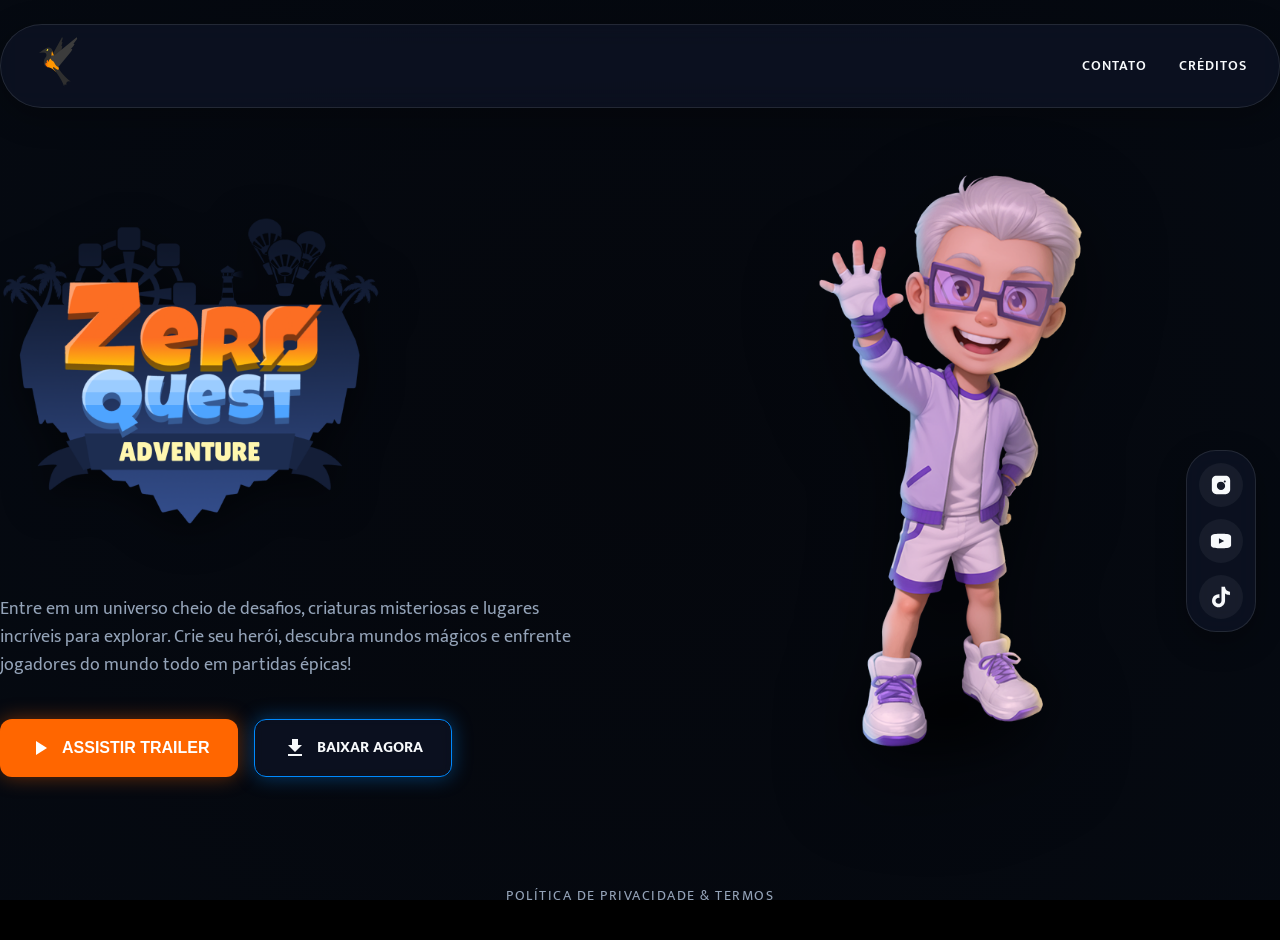
==== commit 6fa8db05: "Add files via upload" ====
--- a/index.html
+++ b/index.html
@@ -3,11 +3,15 @@
 <head>
   <meta charset="utf-8" />
   <title>Concriz Games — Zero Quest Adventure</title>
+  
+  <!-- Previne o Erro 153 do YouTube (Segurança de Incorporação) -->
+  <meta name="referrer" content="no-referrer-when-downgrade" />
+  
   <meta name="viewport" content="width=device-width, initial-scale=1" />
-  <link rel="icon" type="image/x-icon" href="./assets/faviconcz.ico">
-
-  <!-- Estilos -->
-  <link rel="stylesheet" href="./styles/global.css">
+  
+  <!-- Caminhos corrigidos para o GitHub Pages (sem o ./) -->
+  <link rel="icon" type="image/x-icon" href="assets/faviconcz.ico">
+  <link rel="stylesheet" href="styles/global.css">
   
   <!-- Fontes e Animações -->
   <link rel="preconnect" href="https://fonts.googleapis.com">
@@ -20,7 +24,7 @@
   <!-- Vídeo de Fundo -->
   <div id="background" aria-hidden="true">
     <video loop autoplay muted playsinline>
-      <source src="./assets/VideobackgroundsiteComp.mp4" type="video/mp4">
+      <source src="assets/VideobackgroundsiteComp.mp4" type="video/mp4">
     </video>
     <div class="bg-overlay"></div>
   </div>
@@ -31,7 +35,7 @@
     <header class="site-header" data-aos="fade-down" data-aos-duration="800">
       <div class="header-inner container">
         <a href="#" class="brand">
-          <img src="./assets/logo-cap.png" alt="Logo Concriz Games" class="logo">
+          <img src="assets/logo-cap.png" alt="Logo Concriz Games" class="logo">
         </a>
         
         <button class="menu-toggle" aria-label="Abrir menu">
@@ -50,20 +54,21 @@
     <!-- Conteúdo Principal -->
     <main class="container main" role="main">
       <div class="main__info" data-aos="fade-right" data-aos-duration="1000">
-        <img class="hero-icon" src="./assets/ZeroQuest-Icone Redes sociais 800x800 Sfundo.png" alt="Zero Quest Icon">
+        
+        <img class="hero-icon" src="assets/icone-zero-quest.png" alt="Zero Quest Icon">
 
         <p class="hero-description">
           Entre em um universo cheio de desafios, criaturas misteriosas e lugares incríveis para explorar. Crie seu herói, descubra mundos mágicos e enfrente jogadores do mundo todo em partidas épicas!
         </p>
 
         <div class="cta-group">
-          <!-- BASTA COLOCAR O LINK DO YOUTUBE AQUI -->
-          <button class="cta cta-primary" data-modal-target="trailerModal" data-youtube-link="https://youtu.be/ABz5_HRZNXw?si=dFU3QpIGxFpeKB2L">
+          <!-- LINK DO YOUTUBE -->
+          <button class="cta cta-primary" data-modal-target="trailerModal" data-youtube-link="https://www.youtube.com/watch?v=husUMNDSxCU">
             <svg viewBox="0 0 24 24" class="icon-play"><path fill="currentColor" d="M8 5v14l11-7z"/></svg>
             Assistir Trailer
           </button>
           
-          <!-- BASTA COLOCAR O LINK DA PLAY STORE AQUI -->
+          <!-- LINK DA PLAY STORE -->
           <a class="cta cta-secondary" href="COLE_O_LINK_DA_PLAY_STORE_AQUI" target="_blank" rel="noopener noreferrer">
             <svg viewBox="0 0 24 24" class="icon-download"><path fill="currentColor" d="M5 20h14v-2H5v2zM19 9h-4V3H9v6H5l7 7 7-7z"/></svg>
             Baixar Agora
@@ -72,7 +77,7 @@
       </div>
 
       <div class="main__character-wrapper" data-aos="zoom-in-up" data-aos-duration="1200">
-        <img class="main__character" src="./assets/ImageSite_Zero_Girl.png" alt="Personagem Zero Quest">
+        <img class="main__character" src="assets/ImageSite_Zero_Girl.png" alt="Personagem Zero Quest">
       </div>
     </main>
 
@@ -89,8 +94,9 @@
       </a>
     </aside>
 
+    <!-- Rodapé: Abre o link direto na MESMA ABA -->
     <footer class="footer-terms">
-      <a href="#termos" data-modal-target="termsModal" class="terms-link">Política de Privacidade & Termos</a>
+      <a href="https://concrizgames.com/termos" class="terms-link">Política de Privacidade & Termos</a>
     </footer>
   </div>
 
@@ -179,26 +185,6 @@
     </div>
   </div>
 
-  <!-- Termos Modal (Encurtado aqui para não poluir, você pode colar os textos que enviei antes no lugar dos "..." ) -->
-  <div class="modal" id="termsModal" aria-hidden="true">
-    <div class="modal-overlay" data-close-modal></div>
-    <div class="modal-panel">
-      <header class="modal-header">
-        <h2>Privacidade e Termos</h2>
-        <button class="modal-close" data-close-modal>✕</button>
-      </header>
-      <div class="modal-body">
-         <p><i>Última atualização: 01/04/2026</i></p>
-         <p>Bem-vindo(a) ao <strong>Zero Quest: Adventure!</strong></p>
-         <p>A Concriz Games valoriza sua privacidade. Não coletamos dados pessoais identificáveis nesta fase Beta. Transações são geridas pela Google Play Store e anúncios obedecem políticas restritivas para menores.</p>
-         <hr class="divider">
-         <h3 class="highlight">Termos de Uso</h3>
-         <p>Você concorda em não usar cheats, não ofender outros jogadores e respeitar as diretrizes da comunidade. Compras virtuais não têm valor real e são não-reembolsáveis.</p>
-         <p>Dúvidas? <a href="mailto:zeroquestadventure@gmail.com">zeroquestadventure@gmail.com</a></p>
-      </div>
-    </div>
-  </div>
-
   <!-- Scripts -->
   <script src="https://unpkg.com/aos@2.3.1/dist/aos.js"></script>
   <script>
@@ -213,12 +199,11 @@
       nav.classList.toggle('active');
     });
 
-    // --- Sistema de Modal Atualizado ---
+    // --- Sistema de Modal ---
     const modals = document.querySelectorAll('.modal');
     const modalTriggers = document.querySelectorAll('[data-modal-target]');
     const closeButtons = document.querySelectorAll('[data-close-modal]');
 
-    // Função inteligente para extrair o ID de QUALQUER link do YouTube
     function getYouTubeID(url) {
       const regExp = /^.*(youtu.be\/|v\/|u\/\w\/|embed\/|watch\?v=|&v=|\/shorts\/)([^#&?]*).*/;
       const match = url.match(regExp);
@@ -232,7 +217,7 @@
       document.body.classList.add('modal-open');
       modal.classList.add('open');
       
-      // Lógica do YouTube
+      // Lógica do YouTube Automático
       if(modalId === 'trailerModal' && triggerElement) {
         const ytLink = triggerElement.getAttribute('data-youtube-link');
         const videoId = getYouTubeID(ytLink);
@@ -250,7 +235,6 @@
       document.body.classList.remove('modal-open');
       modals.forEach(m => m.classList.remove('open'));
       
-      // Destrói o iframe do YouTube para parar o som imediatamente
       const ytContainer = document.getElementById('youtubeContainer');
       if(ytContainer) ytContainer.innerHTML = '';
     }
@@ -269,7 +253,7 @@
       btn.addEventListener('click', closeModal);
     });
 
-    // Fechar no ESC
+    // Fechar no ESC do teclado
     window.addEventListener('keydown', (e) => {
       if (e.key === 'Escape') closeModal();
     });
--- a/styles/global.css
+++ b/styles/global.css
@@ -1,8 +1,6 @@
-@import url('./background.css');
-@import url('./header.css');
-@import url('./main.css');
-@import url('./social.css');
-@import url('./modal.css');
+/* =========================================
+   ZERO QUEST - CSS UNIFICADO
+   ========================================= */
 
 :root {
   --text: #F8FAFC;
@@ -27,6 +25,151 @@
 .container { width: 100%; max-width: var(--max-width); margin: 0 auto; padding: 0 24px; }
 body.modal-open { overflow: hidden; }
 
+/* --- BACKGROUND --- */
+#background { position: fixed; inset: 0; z-index: -2; width: 100%; height: 100vh; overflow: hidden; background: #000; }
+#background video { width: 100%; height: 100%; object-fit: cover; display: block; filter: brightness(0.9); }
+.bg-overlay {
+  position: absolute; inset: 0;
+  background: radial-gradient(circle at center, rgba(15,23,42,0.3) 0%, rgba(6,11,20,0.85) 100%);
+  pointer-events: none; z-index: -1;
+}
+
+/* --- HEADER --- */
+.site-header { width: 100%; position: relative; z-index: 100; padding-top: 1.5rem; }
+.header-inner {
+  display: flex; align-items: center; justify-content: space-between;
+  background: var(--bg-glass); backdrop-filter: blur(12px); -webkit-backdrop-filter: blur(12px);
+  border: 1px solid var(--border-glass); border-radius: 100px;
+  padding: 0.75rem 2rem; box-shadow: 0 8px 32px rgba(0,0,0,0.3);
+}
+.brand .logo { height: 50px; width: auto; transition: transform 0.3s ease; }
+.brand:hover .logo { transform: scale(1.05); }
+
+.navigation ul { display: flex; gap: 2rem; list-style: none; align-items: center; }
+.navigation__link {
+  color: var(--text); text-decoration: none; font-weight: 600; text-transform: uppercase;
+  font-size: 0.9rem; letter-spacing: 1px; transition: color 0.3s; position: relative;
+}
+.navigation__link::after {
+  content: ''; position: absolute; bottom: -4px; left: 0; width: 100%; height: 2px;
+  background: var(--orange); transform: scaleX(0); transform-origin: right; transition: transform 0.3s ease;
+}
+.navigation__link:hover { color: var(--orange); }
+.navigation__link:hover::after { transform: scaleX(1); transform-origin: left; }
+
+.menu-toggle { display: none; background: none; border: none; color: var(--text); cursor: pointer; }
+
+@media (max-width: 768px) {
+  .menu-toggle { display: block; }
+  .navigation {
+    position: absolute; top: 110%; left: 1rem; right: 1rem; background: rgba(15,23,42,0.95);
+    backdrop-filter: blur(10px); border: 1px solid var(--border-glass); border-radius: 16px;
+    padding: 1rem; opacity: 0; visibility: hidden; transition: all 0.3s ease; transform: translateY(-10px);
+  }
+  .navigation.active { opacity: 1; visibility: visible; transform: translateY(0); }
+  .navigation ul { flex-direction: column; gap: 1rem; }
+  .navigation__link { display: inline-block; padding: 0.5rem; }
+}
+
+/* --- MAIN & BUTTONS --- */
+.main {
+  display: flex; align-items: center; justify-content: space-between; gap: 4rem;
+  padding: 4rem 0; flex: 1;
+}
+.main__info { flex: 1; max-width: 600px; }
+.hero-icon { width: 100%; max-width: 380px; margin-bottom: 1.5rem; filter: drop-shadow(0 10px 20px rgba(0,0,0,0.5)); }
+.hero-description { font-size: 1.1rem; color: var(--text-muted); margin-bottom: 2.5rem; line-height: 1.6; }
+
+.cta-group { display: flex; gap: 1rem; flex-wrap: wrap; }
+.cta {
+  display: flex; align-items: center; justify-content: center; gap: 10px;
+  padding: 1rem 1.75rem; border-radius: 12px; font-weight: 700; font-size: 1rem;
+  text-transform: uppercase; text-decoration: none; cursor: pointer; border: none;
+  transition: all 0.3s cubic-bezier(0.25, 0.8, 0.25, 1);
+}
+/* AQUI ESTÁ A REGRA QUE CORRIGE O TAMANHO DOS ÍCONES GIGANTES */
+.cta svg { width: 24px; height: 24px; flex-shrink: 0; }
+
+.cta-primary { background: var(--orange); color: #fff; box-shadow: 0 0 20px var(--orange-glow); }
+.cta-primary:hover { transform: translateY(-3px); box-shadow: 0 8px 30px rgba(255, 102, 0, 0.6); }
+
+.cta-secondary { background: var(--bg-glass); color: var(--text); border: 1px solid var(--blue); box-shadow: 0 0 20px var(--blue-glow); backdrop-filter: blur(5px); }
+.cta-secondary:hover { background: var(--blue); transform: translateY(-3px); box-shadow: 0 8px 30px rgba(0, 137, 253, 0.6); }
+
+.main__character-wrapper { flex: 1; display: flex; justify-content: center; }
+.main__character { width: 100%; max-width: 650px; animation: float 6s ease-in-out infinite; filter: drop-shadow(0 30px 40px rgba(0,0,0,0.6)); }
+
+@keyframes float {
+  0%, 100% { transform: translateY(0); }
+  50% { transform: translateY(-15px); }
+}
+
+@media (max-width: 992px) {
+  .main { flex-direction: column-reverse; text-align: center; padding: 2rem 0; gap: 2rem; }
+  .hero-icon { margin: 0 auto 1.5rem; }
+  .cta-group { justify-content: center; }
+  .main__character { max-width: 80%; }
+}
+
+/* --- SOCIAL DOCK --- */
+.social-dock {
+  position: fixed; right: 24px; top: 50%; transform: translateY(-50%);
+  display: flex; flex-direction: column; gap: 12px;
+  background: var(--bg-glass); backdrop-filter: blur(12px); border: 1px solid var(--border-glass);
+  padding: 12px; border-radius: 30px; z-index: 100; box-shadow: 0 10px 30px rgba(0,0,0,0.3);
+}
+.social-btn {
+  width: 44px; height: 44px; display: flex; align-items: center; justify-content: center;
+  border-radius: 50%; background: rgba(255,255,255,0.05); color: var(--text);
+  transition: all 0.3s ease; text-decoration: none;
+}
+.social-btn svg { width: 22px; height: 22px; }
+.social-btn.instagram:hover { background: #E1306C; transform: scale(1.15); box-shadow: 0 0 15px rgba(225,48,108,0.5); }
+.social-btn.youtube:hover { background: #FF0000; transform: scale(1.15); box-shadow: 0 0 15px rgba(255,0,0,0.5); }
+.social-btn.tiktok:hover { background: #00f2fe; color: #000; transform: scale(1.15); box-shadow: 0 0 15px rgba(0,242,254,0.5); }
+
+@media (max-width: 768px) {
+  .social-dock {
+    top: auto; bottom: 24px; right: 50%; transform: translateX(50%);
+    flex-direction: row; border-radius: 40px; padding: 8px 16px;
+  }
+}
+
+/* --- MODAIS --- */
+.modal { position: fixed; inset: 0; z-index: 999; display: flex; align-items: center; justify-content: center; opacity: 0; visibility: hidden; transition: all 0.3s ease; }
+.modal.open { opacity: 1; visibility: visible; }
+.modal-overlay { position: absolute; inset: 0; background: rgba(0,0,0,0.8); backdrop-filter: blur(5px); }
+
+.modal-panel {
+  position: relative; width: 90%; max-width: 600px; max-height: 85vh;
+  background: rgba(15, 23, 42, 0.95); border: 1px solid var(--border-glass); border-radius: 20px;
+  box-shadow: 0 25px 50px rgba(0,0,0,0.5); display: flex; flex-direction: column;
+  transform: scale(0.95) translateY(10px); transition: transform 0.4s cubic-bezier(0.175, 0.885, 0.32, 1.275);
+}
+.modal-panel--wide { max-width: 900px; }
+.modal.open .modal-panel { transform: scale(1) translateY(0); }
+
+.modal-header { display: flex; justify-content: space-between; align-items: center; padding: 1.5rem; border-bottom: 1px solid var(--border-glass); }
+.modal-header h2 { font-size: 1.25rem; margin: 0; color: var(--text); }
+.modal-close { background: none; border: none; color: var(--text-muted); font-size: 1.5rem; cursor: pointer; transition: color 0.2s; }
+.modal-close:hover { color: var(--orange); }
+
+.modal-body { padding: 1.5rem; overflow-y: auto; }
+.modal-body::-webkit-scrollbar { width: 6px; }
+.modal-body::-webkit-scrollbar-thumb { background: var(--orange); border-radius: 10px; }
+
+.video-container { position: relative; padding-bottom: 56.25%; height: 0; overflow: hidden; border-radius: 12px; background: #000; }
+.video-container iframe { position: absolute; top: 0; left: 0; width: 100%; height: 100%; border: none; }
+
+.modern-form .input-group { margin-bottom: 1rem; }
+.modern-form label { display: block; font-size: 0.9rem; color: var(--text-muted); margin-bottom: 0.5rem; }
+.modern-form input, .modern-form textarea {
+  width: 100%; padding: 0.75rem 1rem; background: rgba(0,0,0,0.3); border: 1px solid var(--border-glass);
+  border-radius: 8px; color: var(--text); font-family: inherit; transition: border 0.3s;
+}
+.modern-form input:focus, .modern-form textarea:focus { outline: none; border-color: var(--orange); }
+.modal-actions { margin-top: 1.5rem; text-align: right; }
+
 /* Footer Terms */
 .footer-terms { margin-top: auto; padding: 2rem; text-align: center; z-index: 10; position: relative; }
 .terms-link {
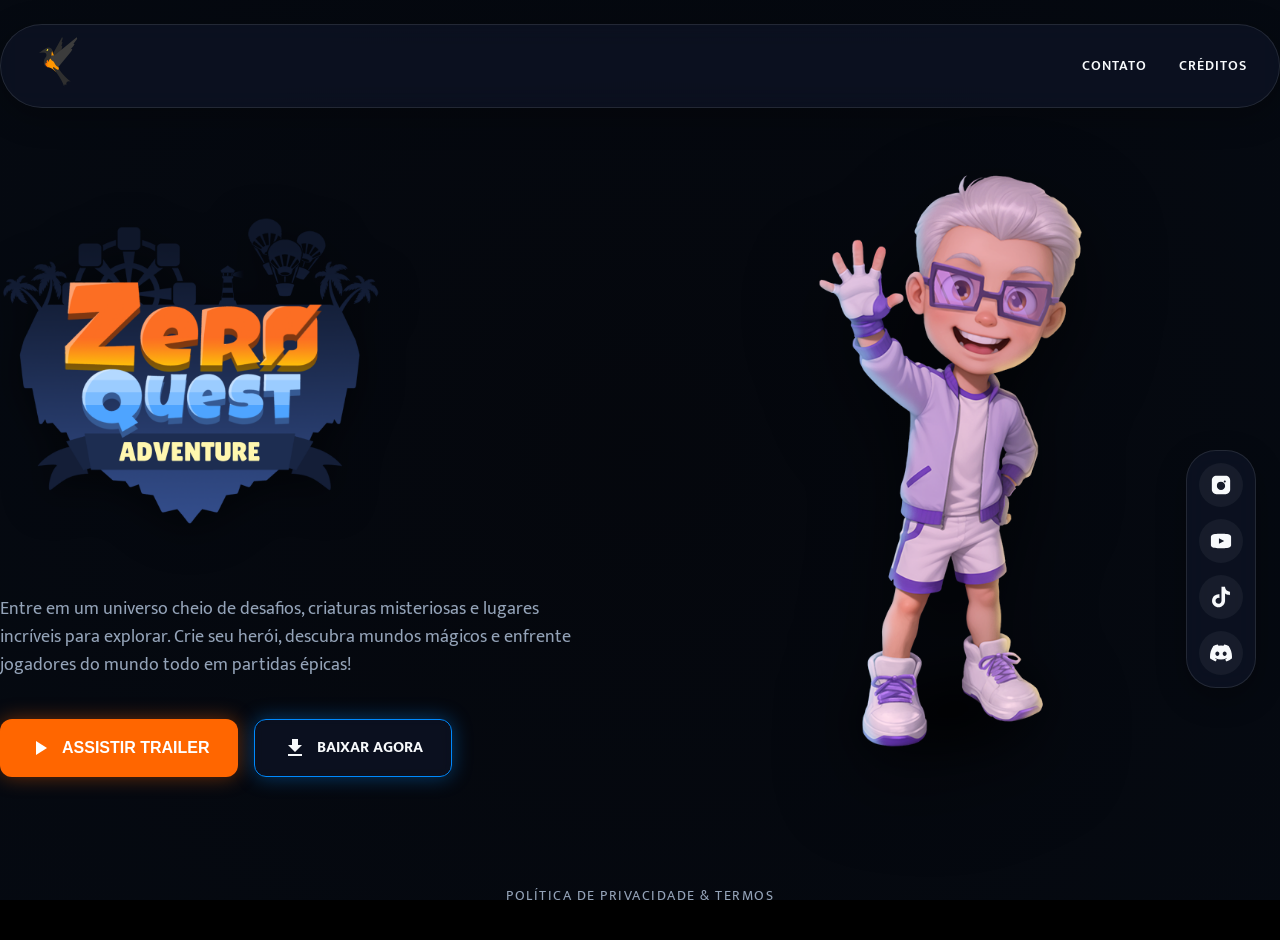
==== commit 08cb0995: "Add files via upload Adição link discord" ====
--- a/index.html
+++ b/index.html
@@ -69,7 +69,7 @@
           </button>
           
           <!-- LINK DA PLAY STORE -->
-          <a class="cta cta-secondary" href="COLE_O_LINK_DA_PLAY_STORE_AQUI" target="_blank" rel="noopener noreferrer">
+          <a class="cta cta-secondary" href="https://play.google.com/store/apps/details?id=com.concrizgames.zeroquestadventure&hl=pt_BR" target="_blank" rel="noopener noreferrer">
             <svg viewBox="0 0 24 24" class="icon-download"><path fill="currentColor" d="M5 20h14v-2H5v2zM19 9h-4V3H9v6H5l7 7 7-7z"/></svg>
             Baixar Agora
           </a>
@@ -83,6 +83,7 @@
 
     <!-- Barra Lateral Social (Dock) -->
     <aside class="social-dock" data-aos="fade-left" data-aos-delay="500">
+      
       <a class="social-btn instagram" href="https://www.instagram.com/zeroquestadventure" target="_blank" rel="noopener noreferrer" aria-label="Instagram">
         <svg viewBox="0 0 24 24"><path fill="currentColor" d="M7 2C4.243 2 2 4.243 2 7v10c0 2.757 2.243 5 5 5h10c2.757 0 5-2.243 5-5V7c0-2.757-2.243-5-5-5H7zm5 6.5A4.5 4.5 0 1 1 7.5 13 4.505 4.505 0 0 1 12 8.5zm5.25-.375a1.125 1.125 0 1 1-1.125-1.125A1.125 1.125 0 0 1 17.25 8.125z"/></svg>
       </a>
@@ -91,6 +92,9 @@
       </a>
       <a class="social-btn tiktok" href="https://www.tiktok.com/@zero.quest.advent" target="_blank" rel="noopener noreferrer" aria-label="TikTok">
         <svg viewBox="0 0 512 512" stroke="currentColor"><path fill="currentColor" d="M412.19,118.66a109.27,109.27,0,0,1-9.45-5.5,132.87,132.87,0,0,1-24.27-20.62c-18.1-20.71-24.86-41.72-27.35-56.43h.1C349.14,23.9,350,16,350.13,16H267.69V334.78c0,4.28,0,8.51-.18,12.69,0,.52-.05,1-.08,1.56,0,.23,0,.47-.05.71,0,.06,0,.12,0,.18a70,70,0,0,1-35.22,55.56,68.8,68.8,0,0,1-34.11,9c-38.41,0-69.54-31.32-69.54-70s31.13-70,69.54-70a68.9,68.9,0,0,1,21.41,3.39l.1-83.94a153.14,153.14,0,0,0-118,34.52,161.79,161.79,0,0,0-35.3,43.53c-3.48,6-16.61,30.11-18.2,69.24-1,22.21,5.67,45.22,8.85,54.73v.2c2,5.6,9.75,24.71,22.38,40.82A167.53,167.53,0,0,0,115,470.66v-.2l.2.2C155.11,497.78,199.36,496,199.36,496c7.66-.31,33.32,0,62.46-13.81,32.32-15.31,50.72-38.12,50.72-38.12a158.46,158.46,0,0,0,27.64-45.93c7.46-19.61,9.95-43.13,9.95-52.53V176.49c1,.6,14.32,9.41,14.32,9.41s19.19,12.3,49.13,20.31c21.48,5.7,50.42,6.9,50.42,6.9V131.27C453.86,132.37,433.27,129.17,412.19,118.66Z"/></svg>
+      </a>
+      <a class="social-btn discord" href="https://discord.gg/aENCc8X2qg" target="_blank" rel="noopener noreferrer" aria-label="Discord">
+        <svg viewBox="0 0 24 24"><path fill="currentColor" d="M20.317 4.37a19.791 19.791 0 0 0-4.885-1.515.074.074 0 0 0-.079.037c-.21.375-.444.864-.608 1.25a18.27 18.27 0 0 0-5.487 0 12.64 12.64 0 0 0-.617-1.25.077.077 0 0 0-.079-.037A19.736 19.736 0 0 0 3.677 4.37a.07.07 0 0 0-.032.027C.533 9.046-.32 13.58.099 18.057a.082.082 0 0 0 .031.057 19.9 19.9 0 0 0 5.993 3.03.078.078 0 0 0 .084-.028 14.09 12 0 0 0 1.226-1.994.076.076 0 0 0-.041-.106 13.107 13.107 0 0 1-1.872-.892.077.077 0 0 1-.008-.128 10.2 10.2 0 0 0 .372-.292.074.074 0 0 1 .077-.01c3.928 1.793 8.18 1.793 12.061 0a.074.074 0 0 1 .078.01c.12.098.246.198.373.292a.077.077 0 0 1-.006.127 12.299 12.299 0 0 1-1.873.892.077.077 0 0 0-.041.107c.36.698.772 1.362 1.225 1.993a.076.076 0 0 0 .084.028 19.839 19.839 0 0 0 6.002-3.03.077.077 0 0 0 .032-.054c.5-5.177-.838-9.674-3.549-13.66a.061.061 0 0 0-.031-.028zM8.02 15.33c-1.183 0-2.157-1.085-2.157-2.419 0-1.333.956-2.419 2.157-2.419 1.21 0 2.176 1.096 2.157 2.42 0 1.333-.956 2.418-2.157 2.418zm7.975 0c-1.183 0-2.157-1.085-2.157-2.419 0-1.333.955-2.419 2.157-2.419 1.21 0 2.176 1.096 2.157 2.42 0 1.333-.946 2.418-2.157 2.418z"/></svg>
       </a>
     </aside>
 
--- a/styles/global.css
+++ b/styles/global.css
@@ -127,6 +127,7 @@
 .social-btn.instagram:hover { background: #E1306C; transform: scale(1.15); box-shadow: 0 0 15px rgba(225,48,108,0.5); }
 .social-btn.youtube:hover { background: #FF0000; transform: scale(1.15); box-shadow: 0 0 15px rgba(255,0,0,0.5); }
 .social-btn.tiktok:hover { background: #00f2fe; color: #000; transform: scale(1.15); box-shadow: 0 0 15px rgba(0,242,254,0.5); }
+.social-btn.discord:hover { background: #5865F2; transform: scale(1.15); box-shadow: 0 0 15px rgba(88,101,242,0.5); }
 
 @media (max-width: 768px) {
   .social-dock {
